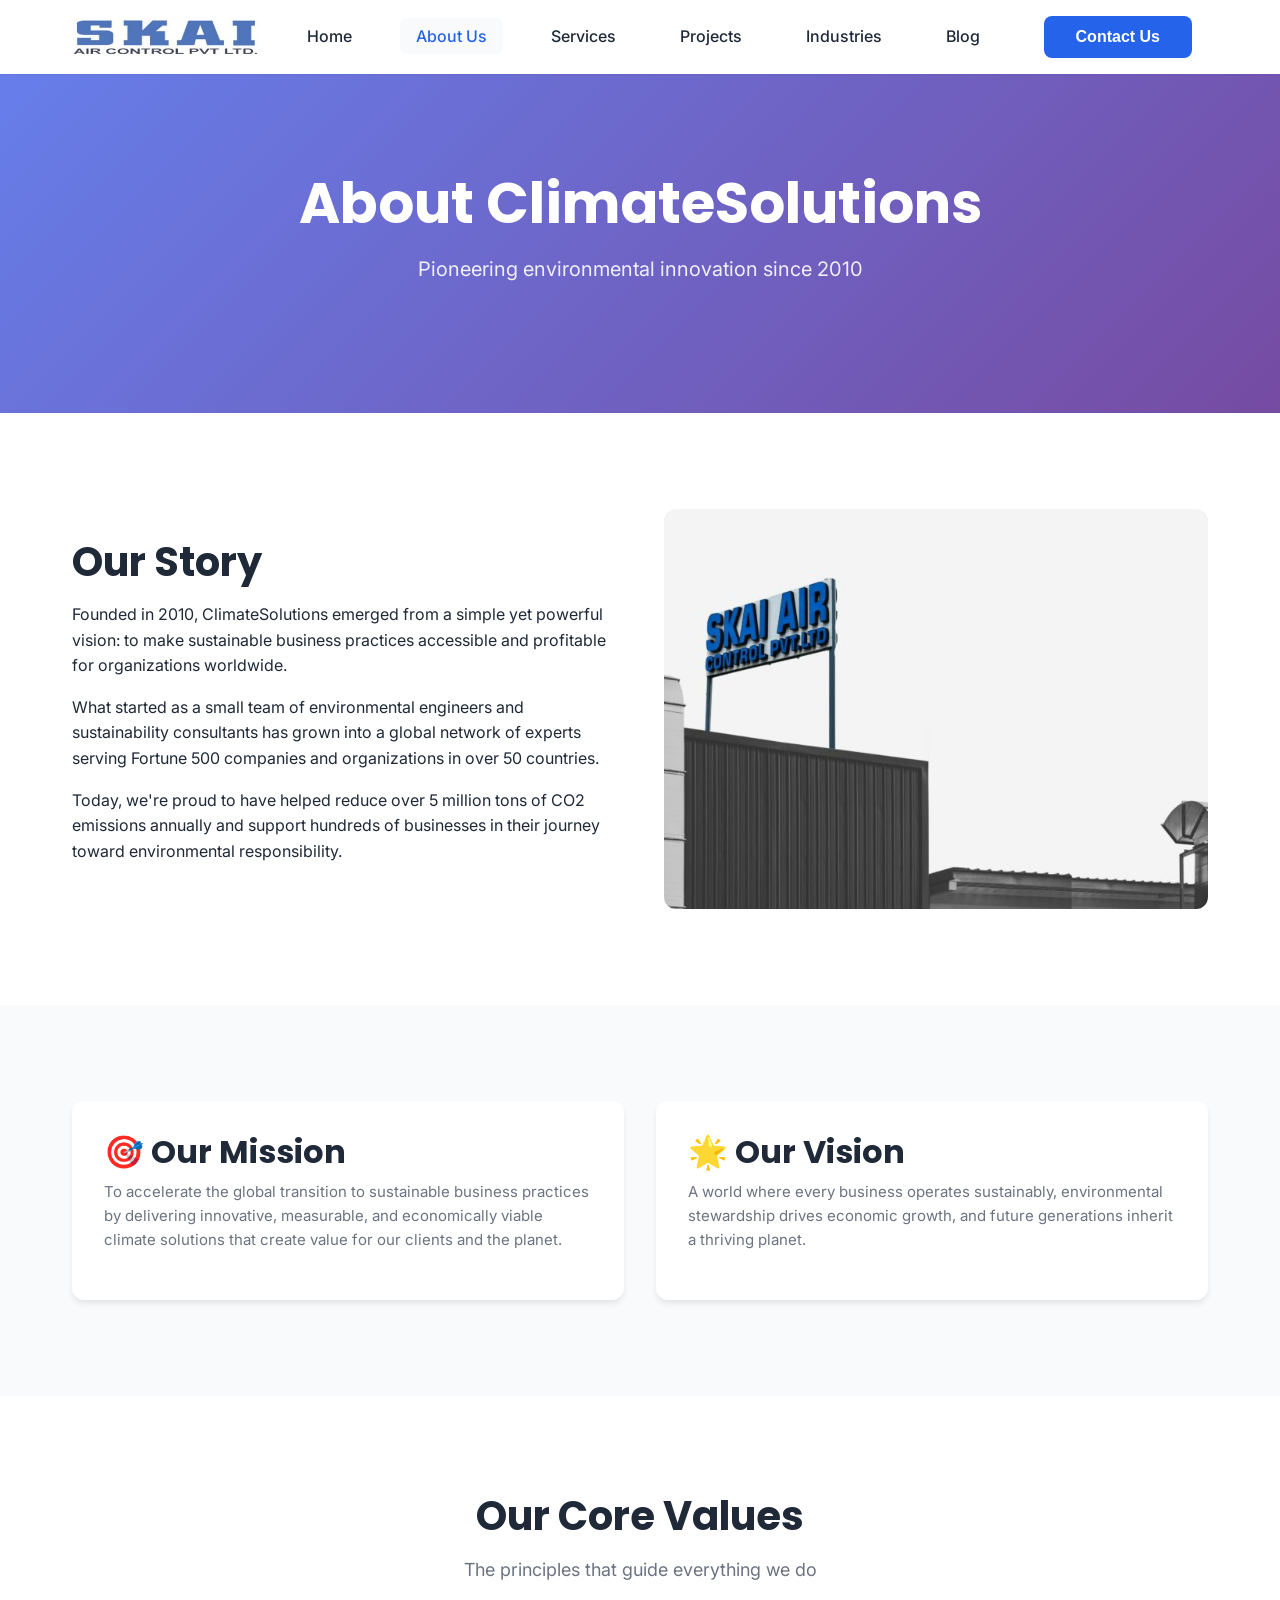
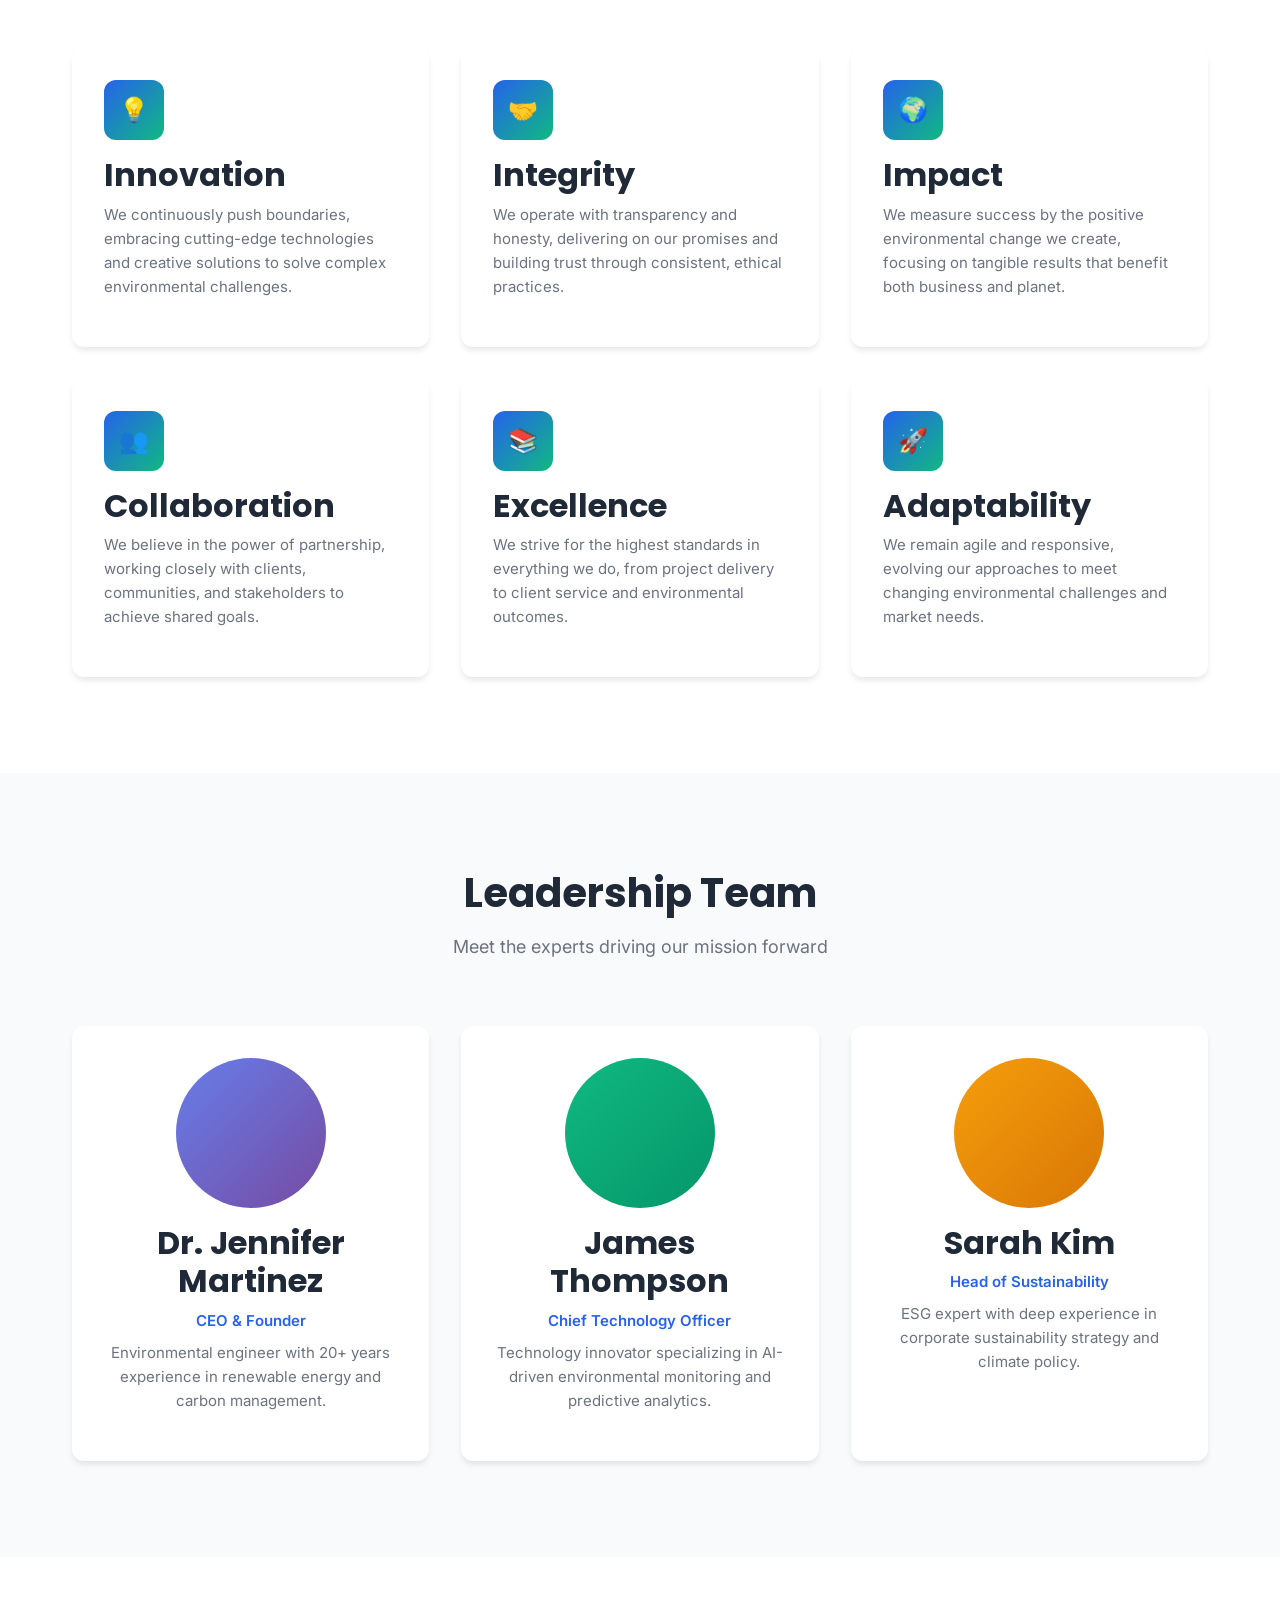
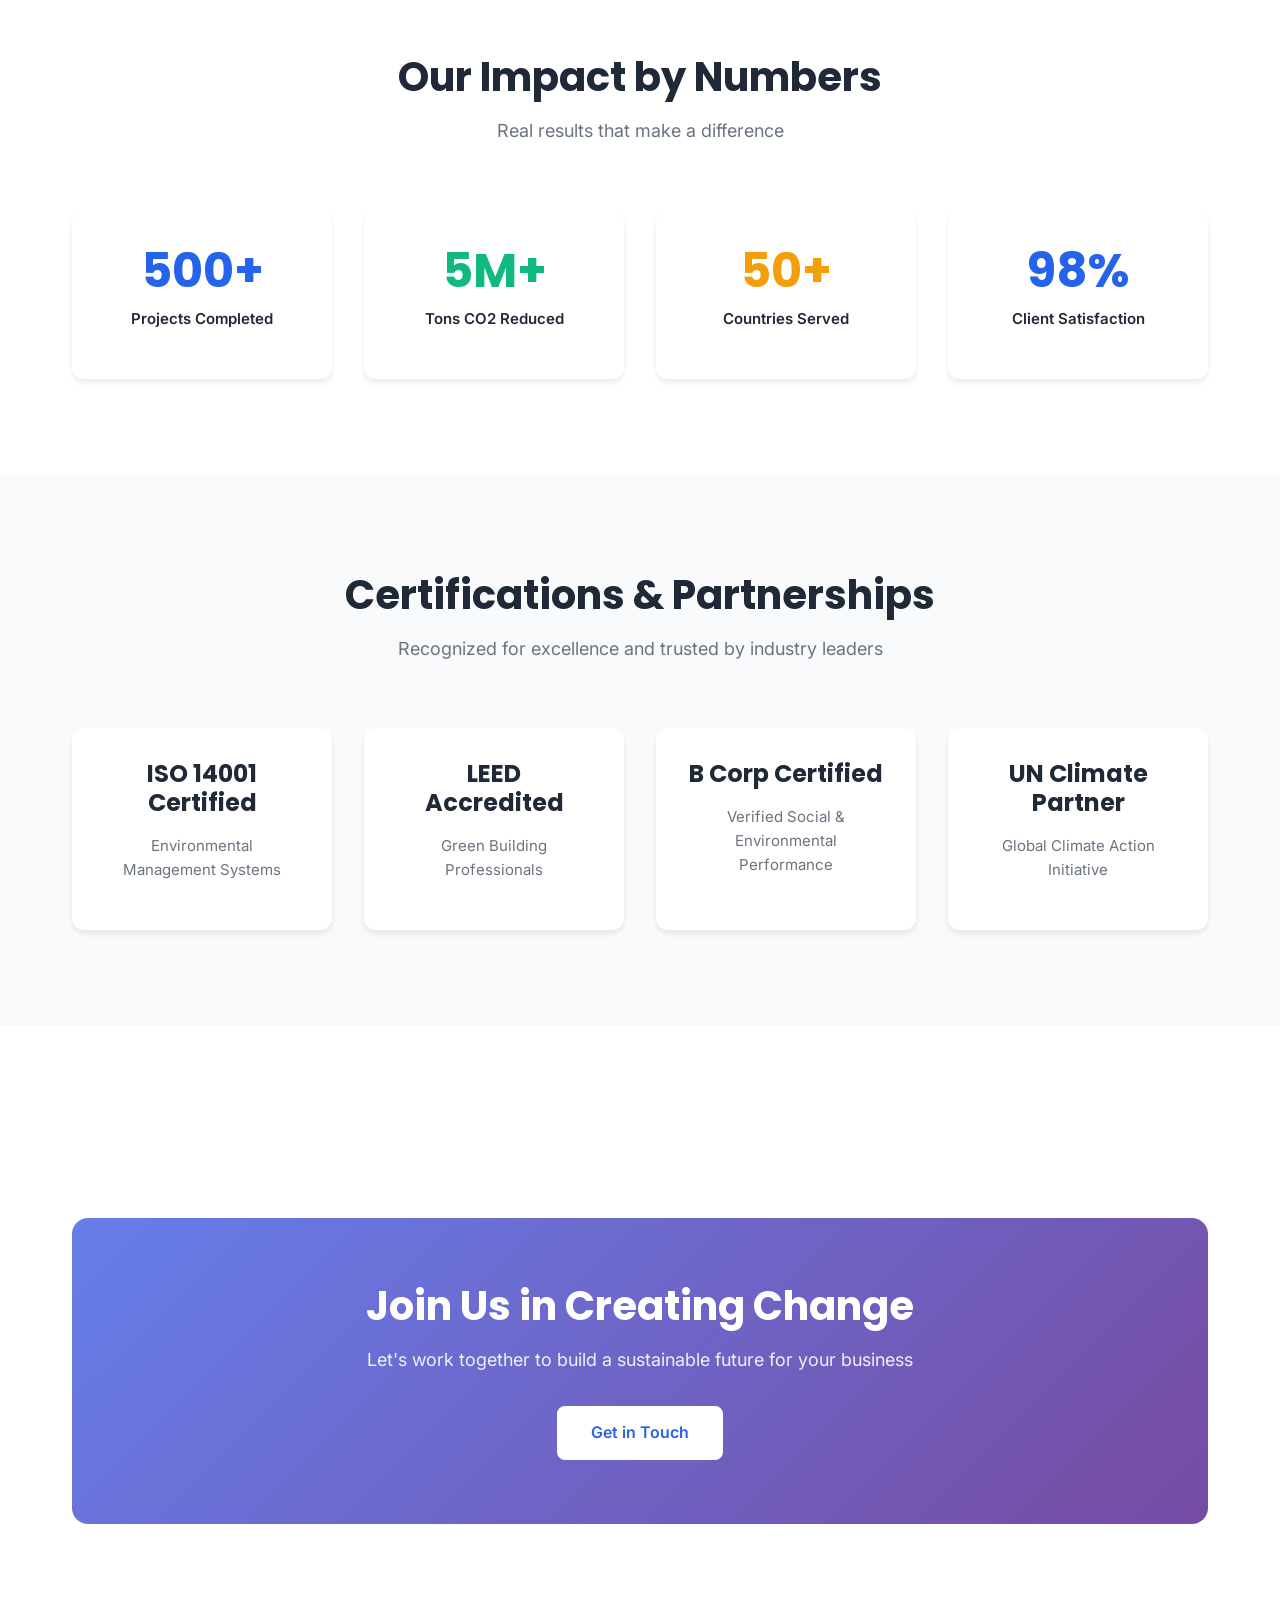
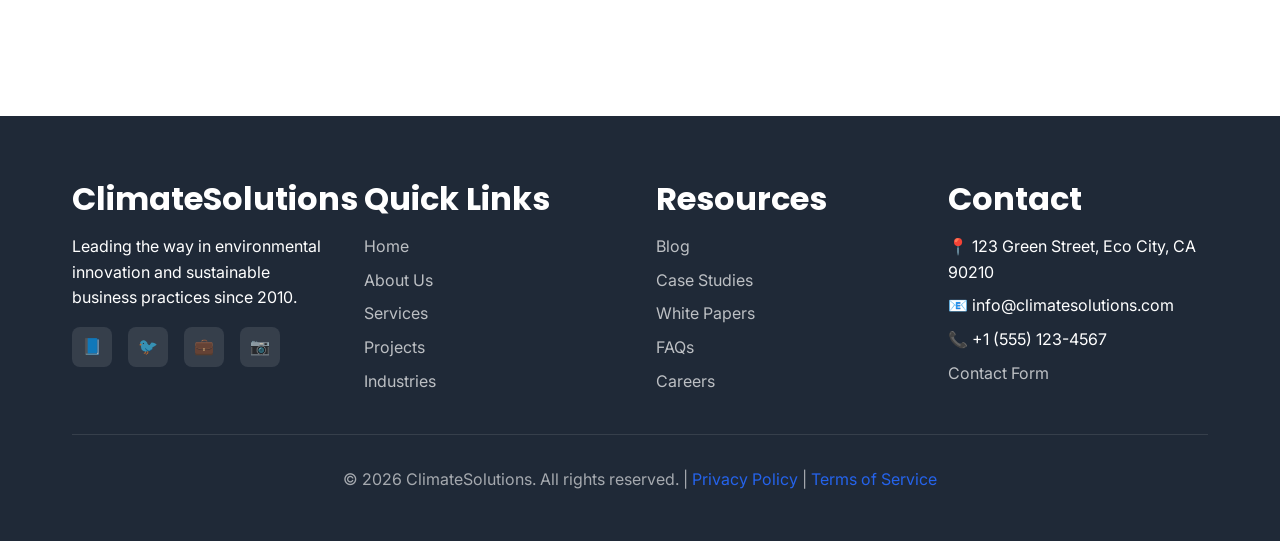
==== pages/about.html @ a09a8123 "Pushed initial pages" ====
<!DOCTYPE html>
<html lang="en">
<head>
    <meta charset="UTF-8">
    <meta name="viewport" content="width=device-width, initial-scale=1.0">
    <meta name="description" content="Learn about ClimateSolutions - our mission, values, and commitment to creating a sustainable future through innovative environmental technologies.">
    <meta property="og:title" content="About Us - ClimateSolutions">
    <meta property="og:description" content="Discover our story and our commitment to environmental innovation.">
    <title>About Us - ClimateSolutions</title>
    <link rel="preconnect" href="https://fonts.googleapis.com">
    <link rel="preconnect" href="https://fonts.gstatic.com" crossorigin>
    <link href="https://fonts.googleapis.com/css2?family=Inter:wght@300;400;500;600;700&family=Poppins:wght@600;700;800&display=swap" rel="stylesheet">
    <link rel="stylesheet" href="../assets/css/styles.css">
</head>
<body>
    <!-- Navigation -->
    <nav class="navbar">
        <div class="nav-container">
            <a href="../index.html" class="logo"><img src="../assets/images/logo.png" alt="ClimateSolutions" style="height: 40px;"></a>
            <ul class="nav-menu">
                <li><a href="../index.html" class="nav-link">Home</a></li>
                <li><a href="about.html" class="nav-link">About Us</a></li>
                <li><a href="services.html" class="nav-link">Services</a></li>
                <li><a href="projects.html" class="nav-link">Projects</a></li>
                <li><a href="industries.html" class="nav-link">Industries</a></li>
                <li><a href="blog.html" class="nav-link">Blog</a></li>
                <li><a href="contact.html" class="nav-link"><button class="btn btn-primary">Contact Us</button></a></li>
            </ul>
            <div class="nav-toggle">
                <span></span>
                <span></span>
                <span></span>
            </div>
        </div>
    </nav>

    <!-- Hero Section -->
    <section class="hero">
        <div class="container">
            <h1>About ClimateSolutions</h1>
            <p>Pioneering environmental innovation since 2010</p>
        </div>
    </section>

    <!-- Our Story -->
    <section class="section">
        <div class="container">
            <div class="grid grid-2" style="align-items: center; gap: 3rem;">
                <div>
                    <h2>Our Story</h2>
                    <p>Founded in 2010, ClimateSolutions emerged from a simple yet powerful vision: to make sustainable business practices accessible and profitable for organizations worldwide.</p>
                    <p>What started as a small team of environmental engineers and sustainability consultants has grown into a global network of experts serving Fortune 500 companies and organizations in over 50 countries.</p>
                    <p>Today, we're proud to have helped reduce over 5 million tons of CO2 emissions annually and support hundreds of businesses in their journey toward environmental responsibility.</p>
                </div>
                <div style="background-image: url('../assets/images/Untitled-design-12-1024x512-1.jpg'); background-size: cover; background-position: center; height: 400px; border-radius: 0.75rem;"></div>
            </div>
        </div>
    </section>

    <!-- Mission & Vision -->
    <section class="section section-light">
        <div class="container">
            <div class="grid grid-2">
                <div class="card">
                    <h3>🎯 Our Mission</h3>
                    <p>To accelerate the global transition to sustainable business practices by delivering innovative, measurable, and economically viable climate solutions that create value for our clients and the planet.</p>
                </div>
                <div class="card">
                    <h3>🌟 Our Vision</h3>
                    <p>A world where every business operates sustainably, environmental stewardship drives economic growth, and future generations inherit a thriving planet.</p>
                </div>
            </div>
        </div>
    </section>

    <!-- Core Values -->
    <section class="section">
        <div class="container">
            <div class="section-title">
                <h2>Our Core Values</h2>
                <p>The principles that guide everything we do</p>
            </div>
            <div class="grid grid-3">
                <div class="card">
                    <div class="card-icon">💡</div>
                    <h3>Innovation</h3>
                    <p>We continuously push boundaries, embracing cutting-edge technologies and creative solutions to solve complex environmental challenges.</p>
                </div>
                <div class="card">
                    <div class="card-icon">🤝</div>
                    <h3>Integrity</h3>
                    <p>We operate with transparency and honesty, delivering on our promises and building trust through consistent, ethical practices.</p>
                </div>
                <div class="card">
                    <div class="card-icon">🌍</div>
                    <h3>Impact</h3>
                    <p>We measure success by the positive environmental change we create, focusing on tangible results that benefit both business and planet.</p>
                </div>
                <div class="card">
                    <div class="card-icon">👥</div>
                    <h3>Collaboration</h3>
                    <p>We believe in the power of partnership, working closely with clients, communities, and stakeholders to achieve shared goals.</p>
                </div>
                <div class="card">
                    <div class="card-icon">📚</div>
                    <h3>Excellence</h3>
                    <p>We strive for the highest standards in everything we do, from project delivery to client service and environmental outcomes.</p>
                </div>
                <div class="card">
                    <div class="card-icon">🚀</div>
                    <h3>Adaptability</h3>
                    <p>We remain agile and responsive, evolving our approaches to meet changing environmental challenges and market needs.</p>
                </div>
            </div>
        </div>
    </section>

    <!-- Team Section -->
    <section class="section section-light">
        <div class="container">
            <div class="section-title">
                <h2>Leadership Team</h2>
                <p>Meet the experts driving our mission forward</p>
            </div>
            <div class="grid grid-3">
                <div class="card text-center">
                    <div style="width: 150px; height: 150px; border-radius: 50%; background: linear-gradient(135deg, #667eea 0%, #764ba2 100%); margin: 0 auto 1rem;"></div>
                    <h3>Dr. Jennifer Martinez</h3>
                    <p style="color: var(--primary-color); font-weight: 600; margin-bottom: 0.5rem;">CEO & Founder</p>
                    <p>Environmental engineer with 20+ years experience in renewable energy and carbon management.</p>
                </div>
                <div class="card text-center">
                    <div style="width: 150px; height: 150px; border-radius: 50%; background: linear-gradient(135deg, #10b981 0%, #059669 100%); margin: 0 auto 1rem;"></div>
                    <h3>James Thompson</h3>
                    <p style="color: var(--primary-color); font-weight: 600; margin-bottom: 0.5rem;">Chief Technology Officer</p>
                    <p>Technology innovator specializing in AI-driven environmental monitoring and predictive analytics.</p>
                </div>
                <div class="card text-center">
                    <div style="width: 150px; height: 150px; border-radius: 50%; background: linear-gradient(135deg, #f59e0b 0%, #d97706 100%); margin: 0 auto 1rem;"></div>
                    <h3>Sarah Kim</h3>
                    <p style="color: var(--primary-color); font-weight: 600; margin-bottom: 0.5rem;">Head of Sustainability</p>
                    <p>ESG expert with deep experience in corporate sustainability strategy and climate policy.</p>
                </div>
            </div>
        </div>
    </section>

    <!-- Stats Section -->
    <section class="section">
        <div class="container">
            <div class="section-title">
                <h2>Our Impact by Numbers</h2>
                <p>Real results that make a difference</p>
            </div>
            <div class="grid grid-4">
                <div class="card text-center">
                    <h2 style="color: var(--primary-color); font-size: 3rem; margin-bottom: 0.5rem;">500+</h2>
                    <p style="font-weight: 600; color: var(--text-dark);">Projects Completed</p>
                </div>
                <div class="card text-center">
                    <h2 style="color: var(--secondary-color); font-size: 3rem; margin-bottom: 0.5rem;">5M+</h2>
                    <p style="font-weight: 600; color: var(--text-dark);">Tons CO2 Reduced</p>
                </div>
                <div class="card text-center">
                    <h2 style="color: var(--accent-color); font-size: 3rem; margin-bottom: 0.5rem;">50+</h2>
                    <p style="font-weight: 600; color: var(--text-dark);">Countries Served</p>
                </div>
                <div class="card text-center">
                    <h2 style="color: var(--primary-color); font-size: 3rem; margin-bottom: 0.5rem;">98%</h2>
                    <p style="font-weight: 600; color: var(--text-dark);">Client Satisfaction</p>
                </div>
            </div>
        </div>
    </section>

    <!-- Certifications -->
    <section class="section section-light">
        <div class="container">
            <div class="section-title">
                <h2>Certifications & Partnerships</h2>
                <p>Recognized for excellence and trusted by industry leaders</p>
            </div>
            <div class="grid grid-4">
                <div class="card text-center">
                    <h4>ISO 14001 Certified</h4>
                    <p>Environmental Management Systems</p>
                </div>
                <div class="card text-center">
                    <h4>LEED Accredited</h4>
                    <p>Green Building Professionals</p>
                </div>
                <div class="card text-center">
                    <h4>B Corp Certified</h4>
                    <p>Verified Social & Environmental Performance</p>
                </div>
                <div class="card text-center">
                    <h4>UN Climate Partner</h4>
                    <p>Global Climate Action Initiative</p>
                </div>
            </div>
        </div>
    </section>

    <!-- CTA Section -->
    <section class="section">
        <div class="container">
            <div class="cta-banner">
                <h2>Join Us in Creating Change</h2>
                <p>Let's work together to build a sustainable future for your business</p>
                <a href="contact.html" class="btn btn-secondary">Get in Touch</a>
            </div>
        </div>
    </section>

    <!-- Footer -->
    <footer class="footer">
        <div class="container">
            <div class="footer-content">
                <div class="footer-section">
                    <h3>ClimateSolutions</h3>
                    <p>Leading the way in environmental innovation and sustainable business practices since 2010.</p>
                    <div class="social-links" style="margin-top: 1rem;">
                        <a href="#" class="social-link">📘</a>
                        <a href="#" class="social-link">🐦</a>
                        <a href="#" class="social-link">💼</a>
                        <a href="#" class="social-link">📷</a>
                    </div>
                </div>
                <div class="footer-section">
                    <h3>Quick Links</h3>
                    <ul>
                        <li><a href="../index.html">Home</a></li>
                        <li><a href="about.html">About Us</a></li>
                        <li><a href="services.html">Services</a></li>
                        <li><a href="projects.html">Projects</a></li>
                        <li><a href="industries.html">Industries</a></li>
                    </ul>
                </div>
                <div class="footer-section">
                    <h3>Resources</h3>
                    <ul>
                        <li><a href="blog.html">Blog</a></li>
                        <li><a href="#">Case Studies</a></li>
                        <li><a href="#">White Papers</a></li>
                        <li><a href="#">FAQs</a></li>
                        <li><a href="#">Careers</a></li>
                    </ul>
                </div>
                <div class="footer-section">
                    <h3>Contact</h3>
                    <ul>
                        <li>📍 123 Green Street, Eco City, CA 90210</li>
                        <li>📧 info@climatesolutions.com</li>
                        <li>📞 +1 (555) 123-4567</li>
                        <li><a href="contact.html">Contact Form</a></li>
                    </ul>
                </div>
            </div>
            <div class="footer-bottom">
                <p>&copy; 2026 ClimateSolutions. All rights reserved. | <a href="#">Privacy Policy</a> | <a href="#">Terms of Service</a></p>
            </div>
        </div>
    </footer>

    <script src="../assets/js/main.js"></script>
</body>
</html>
---- assets/css/styles.css ----
/* Reset & Base Styles */
* {
    margin: 0;
    padding: 0;
    box-sizing: border-box;
}

:root {
    /* Color System */
    --primary-color: #2563eb;
    --primary-dark: #1e40af;
    --secondary-color: #10b981;
    --accent-color: #f59e0b;
    --text-dark: #1f2937;
    --text-light: #6b7280;
    --bg-light: #f9fafb;
    --bg-white: #ffffff;
    --border-color: #e5e7eb;
    
    /* Typography */
    --font-primary: 'Inter', -apple-system, BlinkMacSystemFont, 'Segoe UI', Roboto, sans-serif;
    --font-heading: 'Poppins', 'Inter', sans-serif;
    
    /* Spacing */
    --spacing-xs: 0.5rem;
    --spacing-sm: 1rem;
    --spacing-md: 2rem;
    --spacing-lg: 4rem;
    --spacing-xl: 6rem;
    
    /* Transitions */
    --transition-fast: 0.2s ease;
    --transition-normal: 0.3s ease;
    
    /* Shadows */
    --shadow-sm: 0 1px 2px 0 rgba(0, 0, 0, 0.05);
    --shadow-md: 0 4px 6px -1px rgba(0, 0, 0, 0.1);
    --shadow-lg: 0 10px 15px -3px rgba(0, 0, 0, 0.1);
    --shadow-xl: 0 20px 25px -5px rgba(0, 0, 0, 0.1);
}

html {
    scroll-behavior: smooth;
}

body {
    font-family: var(--font-primary);
    color: var(--text-dark);
    line-height: 1.6;
    font-size: 16px;
}

/* Typography */
h1, h2, h3, h4, h5, h6 {
    font-family: var(--font-heading);
    font-weight: 700;
    line-height: 1.2;
    margin-bottom: var(--spacing-sm);
}

h1 { font-size: 3rem; }
h2 { font-size: 2.5rem; }
h3 { font-size: 2rem; }
h4 { font-size: 1.5rem; }
h5 { font-size: 1.25rem; }
h6 { font-size: 1rem; }

p {
    margin-bottom: var(--spacing-sm);
}

a {
    color: var(--primary-color);
    text-decoration: none;
    transition: color var(--transition-fast);
}

a:hover {
    color: var(--primary-dark);
}

img {
    max-width: 100%;
    height: auto;
    display: block;
}

/* Container */
.container {
    max-width: 1200px;
    margin: 0 auto;
    padding: 0 var(--spacing-md);
}

/* Navigation */
.navbar {
    background: var(--bg-white);
    box-shadow: var(--shadow-sm);
    position: sticky;
    top: 0;
    z-index: 1000;
    transition: box-shadow var(--transition-normal);
}

.navbar.scrolled {
    box-shadow: var(--shadow-md);
}

.nav-container {
    display: flex;
    justify-content: space-between;
    align-items: center;
    padding: var(--spacing-sm) var(--spacing-md);
    max-width: 1200px;
    margin: 0 auto;
}

.logo {
    font-size: 1.5rem;
    font-weight: 700;
    color: var(--primary-color);
}

.nav-menu {
    display: flex;
    list-style: none;
    gap: var(--spacing-md);
    align-items: center;
}

.nav-link {
    color: var(--text-dark);
    font-weight: 500;
    padding: 0.5rem 1rem;
    border-radius: 0.375rem;
    transition: all var(--transition-fast);
}

.nav-link:hover,
.nav-link.active {
    color: var(--primary-color);
    background: var(--bg-light);
}

.nav-toggle {
    display: none;
    flex-direction: column;
    gap: 0.25rem;
    cursor: pointer;
}

.nav-toggle span {
    width: 25px;
    height: 3px;
    background: var(--text-dark);
    transition: all var(--transition-fast);
}

/* Hero Section */
.hero {
    background: linear-gradient(135deg, #667eea 0%, #764ba2 100%);
    color: white;
    padding: var(--spacing-xl) 0;
    text-align: center;
}

.hero h1 {
    font-size: 3.5rem;
    margin-bottom: var(--spacing-sm);
    animation: fadeInUp 0.8s ease;
}

.hero p {
    font-size: 1.25rem;
    margin-bottom: var(--spacing-md);
    opacity: 0.9;
    animation: fadeInUp 1s ease;
}

/* Buttons */
.btn {
    display: inline-block;
    padding: 0.75rem 2rem;
    border-radius: 0.5rem;
    font-weight: 600;
    text-align: center;
    cursor: pointer;
    transition: all var(--transition-normal);
    border: none;
    font-size: 1rem;
}

.btn-primary {
    background: var(--primary-color);
    color: white;
}

.btn-primary:hover {
    background: var(--primary-dark);
    transform: translateY(-2px);
    box-shadow: var(--shadow-lg);
}

.btn-secondary {
    background: white;
    color: var(--primary-color);
    border: 2px solid white;
}

.btn-secondary:hover {
    background: transparent;
    color: white;
    transform: translateY(-2px);
}

.btn-outline {
    background: transparent;
    color: var(--primary-color);
    border: 2px solid var(--primary-color);
}

.btn-outline:hover {
    background: var(--primary-color);
    color: white;
}

/* Section Styling */
.section {
    padding: var(--spacing-xl) 0;
}

.section-light {
    background: var(--bg-light);
}

.section-title {
    text-align: center;
    margin-bottom: var(--spacing-lg);
}

.section-title h2 {
    font-size: 2.5rem;
    color: var(--text-dark);
}

.section-title p {
    font-size: 1.125rem;
    color: var(--text-light);
    max-width: 600px;
    margin: 0 auto;
}

/* Grid Layouts */
.grid {
    display: grid;
    gap: var(--spacing-md);
}

.grid-2 {
    grid-template-columns: repeat(auto-fit, minmax(300px, 1fr));
}

.grid-3 {
    grid-template-columns: repeat(auto-fit, minmax(280px, 1fr));
}

.grid-4 {
    grid-template-columns: repeat(auto-fit, minmax(250px, 1fr));
}

/* Cards */
.card {
    background: var(--bg-white);
    border-radius: 0.75rem;
    padding: var(--spacing-md);
    box-shadow: var(--shadow-md);
    transition: all var(--transition-normal);
}

.card:hover {
    transform: translateY(-5px);
    box-shadow: var(--shadow-xl);
}

.card-icon {
    width: 60px;
    height: 60px;
    background: linear-gradient(135deg, var(--primary-color), var(--secondary-color));
    border-radius: 0.75rem;
    display: flex;
    align-items: center;
    justify-content: center;
    font-size: 1.5rem;
    color: white;
    margin-bottom: var(--spacing-sm);
}

.card h3 {
    color: var(--text-dark);
    margin-bottom: var(--spacing-xs);
}

.card p {
    color: var(--text-light);
    font-size: 0.9375rem;
}

/* Testimonials */
.testimonial {
    background: var(--bg-white);
    padding: var(--spacing-md);
    border-radius: 0.75rem;
    box-shadow: var(--shadow-md);
    border-left: 4px solid var(--primary-color);
}

.testimonial-text {
    font-style: italic;
    color: var(--text-light);
    margin-bottom: var(--spacing-sm);
}

.testimonial-author {
    display: flex;
    align-items: center;
    gap: var(--spacing-sm);
}

.testimonial-avatar {
    width: 50px;
    height: 50px;
    border-radius: 50%;
    background: var(--bg-light);
}

.testimonial-info h4 {
    font-size: 1rem;
    margin-bottom: 0.25rem;
}

.testimonial-info p {
    font-size: 0.875rem;
    color: var(--text-light);
    margin: 0;
}

/* CTA Banner */
.cta-banner {
    background: linear-gradient(135deg, #667eea 0%, #764ba2 100%);
    color: white;
    text-align: center;
    padding: var(--spacing-lg) var(--spacing-md);
    border-radius: 1rem;
    margin: var(--spacing-xl) 0;
}

.cta-banner h2 {
    margin-bottom: var(--spacing-sm);
}

.cta-banner p {
    font-size: 1.125rem;
    margin-bottom: var(--spacing-md);
    opacity: 0.9;
}

/* Footer */
.footer {
    background: var(--text-dark);
    color: white;
    padding: var(--spacing-lg) 0 var(--spacing-md);
}

.footer-content {
    display: grid;
    grid-template-columns: repeat(auto-fit, minmax(250px, 1fr));
    gap: var(--spacing-md);
    margin-bottom: var(--spacing-md);
}

.footer-section h3 {
    margin-bottom: var(--spacing-sm);
    color: white;
}

.footer-section ul {
    list-style: none;
}

.footer-section ul li {
    margin-bottom: 0.5rem;
}

.footer-section a {
    color: rgba(255, 255, 255, 0.7);
    transition: color var(--transition-fast);
}

.footer-section a:hover {
    color: white;
}

.footer-bottom {
    border-top: 1px solid rgba(255, 255, 255, 0.1);
    padding-top: var(--spacing-md);
    text-align: center;
    color: rgba(255, 255, 255, 0.6);
}

/* Form Styling */
.form-group {
    margin-bottom: var(--spacing-sm);
}

.form-group label {
    display: block;
    margin-bottom: 0.5rem;
    font-weight: 500;
    color: var(--text-dark);
}

.form-control {
    width: 100%;
    padding: 0.75rem;
    border: 1px solid var(--border-color);
    border-radius: 0.5rem;
    font-size: 1rem;
    transition: border-color var(--transition-fast);
}

.form-control:focus {
    outline: none;
    border-color: var(--primary-color);
    box-shadow: 0 0 0 3px rgba(37, 99, 235, 0.1);
}

textarea.form-control {
    resize: vertical;
    min-height: 120px;
}

.form-error {
    color: #ef4444;
    font-size: 0.875rem;
    margin-top: 0.25rem;
}

/* Animations */
@keyframes fadeInUp {
    from {
        opacity: 0;
        transform: translateY(20px);
    }
    to {
        opacity: 1;
        transform: translateY(0);
    }
}

@keyframes scroll {
    0% {
        transform: translateX(0);
    }
    100% {
        transform: translateX(-50%);
    }
}

.fade-in {
    animation: fadeInUp 0.6s ease;
}

/* Responsive Design */
@media (max-width: 768px) {
    h1 { font-size: 2rem; }
    h2 { font-size: 1.75rem; }
    h3 { font-size: 1.5rem; }
    
    .hero h1 {
        font-size: 2.25rem;
    }
    
    .nav-menu {
        position: fixed;
        left: -100%;
        top: 70px;
        flex-direction: column;
        background: var(--bg-white);
        width: 100%;
        text-align: center;
        transition: left var(--transition-normal);
        box-shadow: var(--shadow-lg);
        padding: var(--spacing-md) 0;
        gap: 0;
    }
    
    .nav-menu.active {
        left: 0;
    }
    
    .nav-menu li {
        width: 100%;
    }
    
    .nav-link {
        display: block;
        width: 100%;
        padding: var(--spacing-sm);
    }
    
    .nav-toggle {
        display: flex;
    }
    
    .section {
        padding: var(--spacing-md) 0;
    }
    
    .container {
        padding: 0 var(--spacing-sm);
    }
    
    .grid-2,
    .grid-3,
    .grid-4 {
        grid-template-columns: 1fr;
    }
}

/* Project Showcase */
.project-item {
    position: relative;
    overflow: hidden;
    border-radius: 0.75rem;
    cursor: pointer;
}

.project-image {
    width: 100%;
    height: 300px;
    background: linear-gradient(135deg, #667eea 0%, #764ba2 100%);
    transition: transform var(--transition-normal);
}

.project-item:hover .project-image {
    transform: scale(1.05);
}

.project-info {
    padding: var(--spacing-sm);
    background: var(--bg-white);
}

.project-info h3 {
    color: var(--text-dark);
    margin-bottom: 0.5rem;
}

.project-info p {
    color: var(--text-light);
    font-size: 0.9375rem;
}

/* Blog Card */
.blog-card {
    background: var(--bg-white);
    border-radius: 0.75rem;
    overflow: hidden;
    box-shadow: var(--shadow-md);
    transition: all var(--transition-normal);
}

.blog-card:hover {
    transform: translateY(-5px);
    box-shadow: var(--shadow-xl);
}

.blog-image {
    width: 100%;
    height: 200px;
    background: linear-gradient(135deg, #667eea 0%, #764ba2 100%);
}

.blog-content {
    padding: var(--spacing-sm);
}

.blog-meta {
    font-size: 0.875rem;
    color: var(--text-light);
    margin-bottom: 0.5rem;
}

.blog-content h3 {
    margin-bottom: 0.5rem;
}

.blog-content p {
    color: var(--text-light);
    font-size: 0.9375rem;
}

/* Contact Info */
.contact-info {
    display: flex;
    flex-direction: column;
    gap: var(--spacing-md);
}

.contact-item {
    display: flex;
    align-items: flex-start;
    gap: var(--spacing-sm);
}

.contact-icon {
    width: 40px;
    height: 40px;
    background: var(--primary-color);
    border-radius: 0.5rem;
    display: flex;
    align-items: center;
    justify-content: center;
    color: white;
    font-size: 1.25rem;
    flex-shrink: 0;
}

.contact-details h4 {
    margin-bottom: 0.25rem;
    font-size: 1rem;
}

.contact-details p {
    color: var(--text-light);
    margin: 0;
}

/* Map Placeholder */
.map-placeholder {
    width: 100%;
    height: 400px;
    background: var(--bg-light);
    border-radius: 0.75rem;
    display: flex;
    align-items: center;
    justify-content: center;
    color: var(--text-light);
    font-size: 1.125rem;
}

/* Social Links */
.social-links {
    display: flex;
    gap: var(--spacing-sm);
}

.social-link {
    width: 40px;
    height: 40px;
    background: rgba(255, 255, 255, 0.1);
    border-radius: 0.5rem;
    display: flex;
    align-items: center;
    justify-content: center;
    color: white;
    transition: all var(--transition-fast);
}

.social-link:hover {
    background: var(--primary-color);
    transform: translateY(-2px);
}

/* Utility Classes */
.text-center { text-align: center; }
.text-light { color: var(--text-light); }
.mb-1 { margin-bottom: var(--spacing-xs); }
.mb-2 { margin-bottom: var(--spacing-sm); }
.mb-3 { margin-bottom: var(--spacing-md); }
.mt-1 { margin-top: var(--spacing-xs); }
.mt-2 { margin-top: var(--spacing-sm); }
.mt-3 { margin-top: var(--spacing-md); }
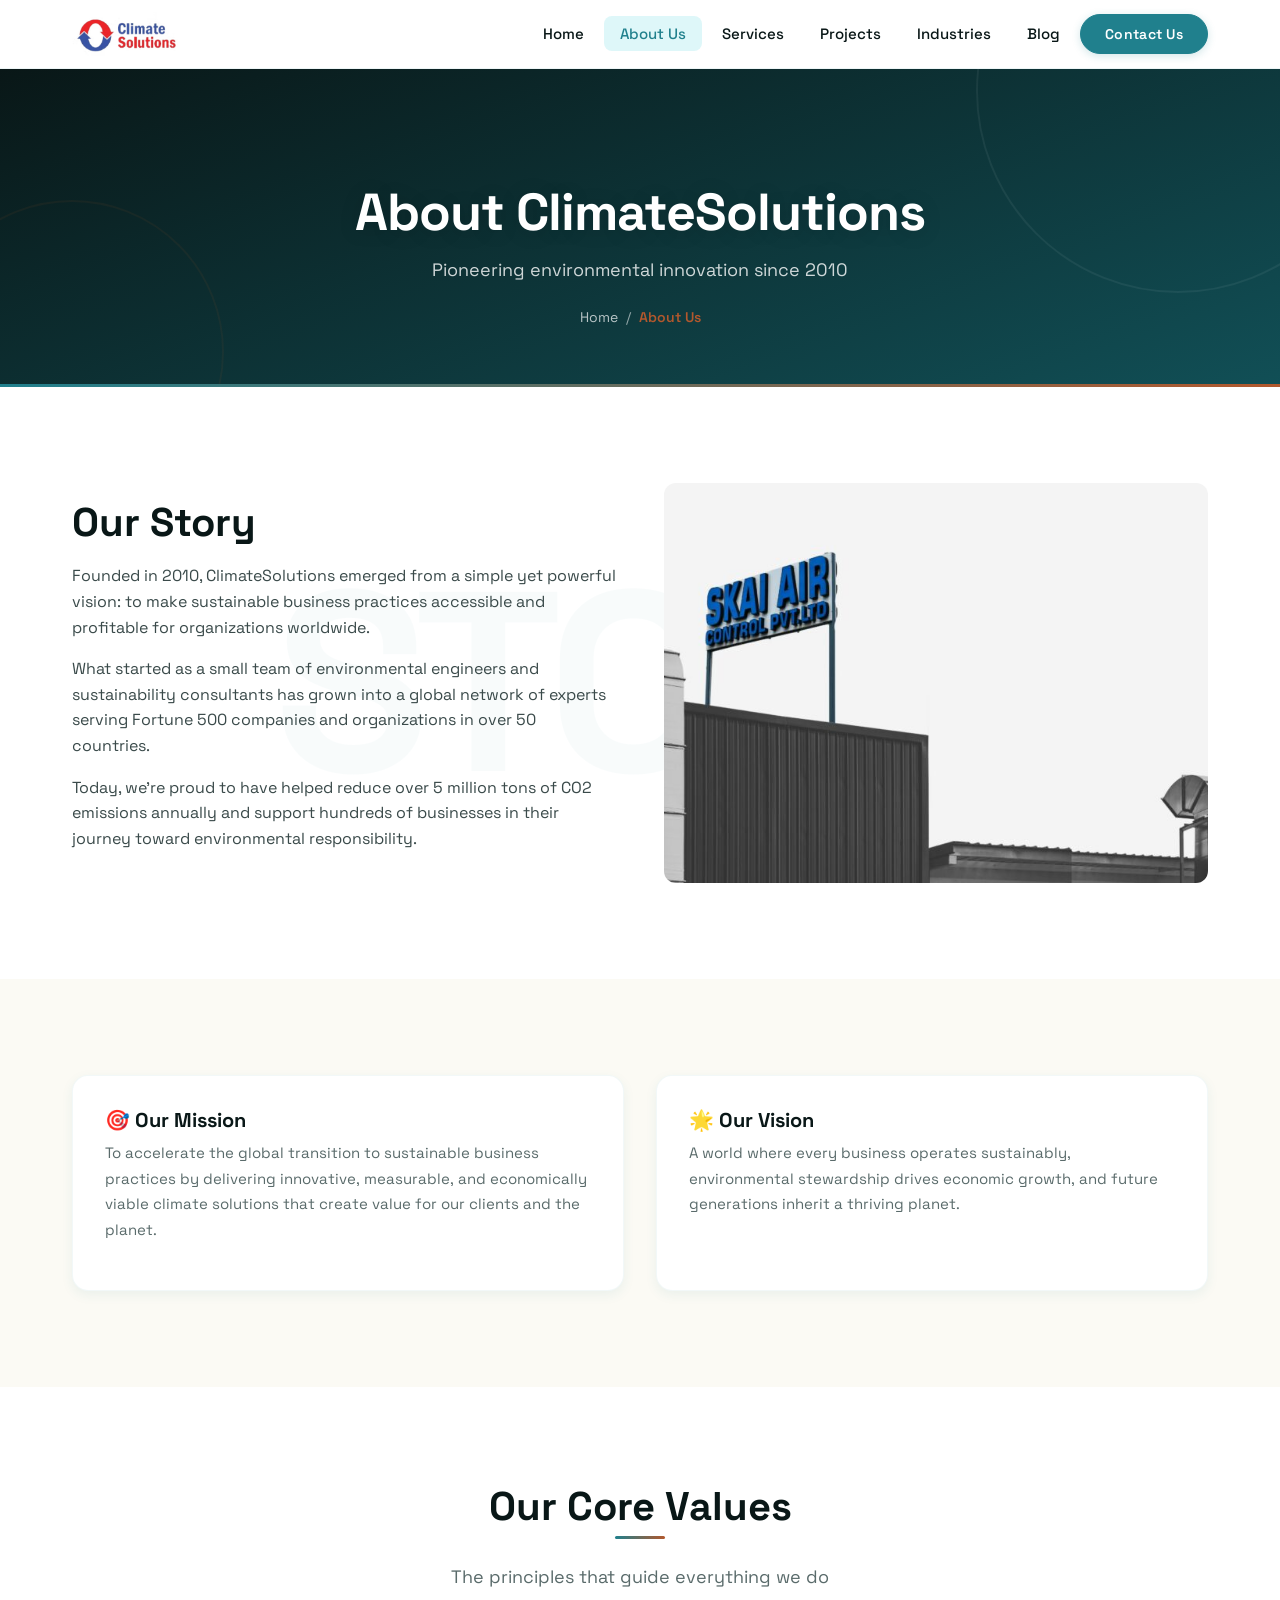
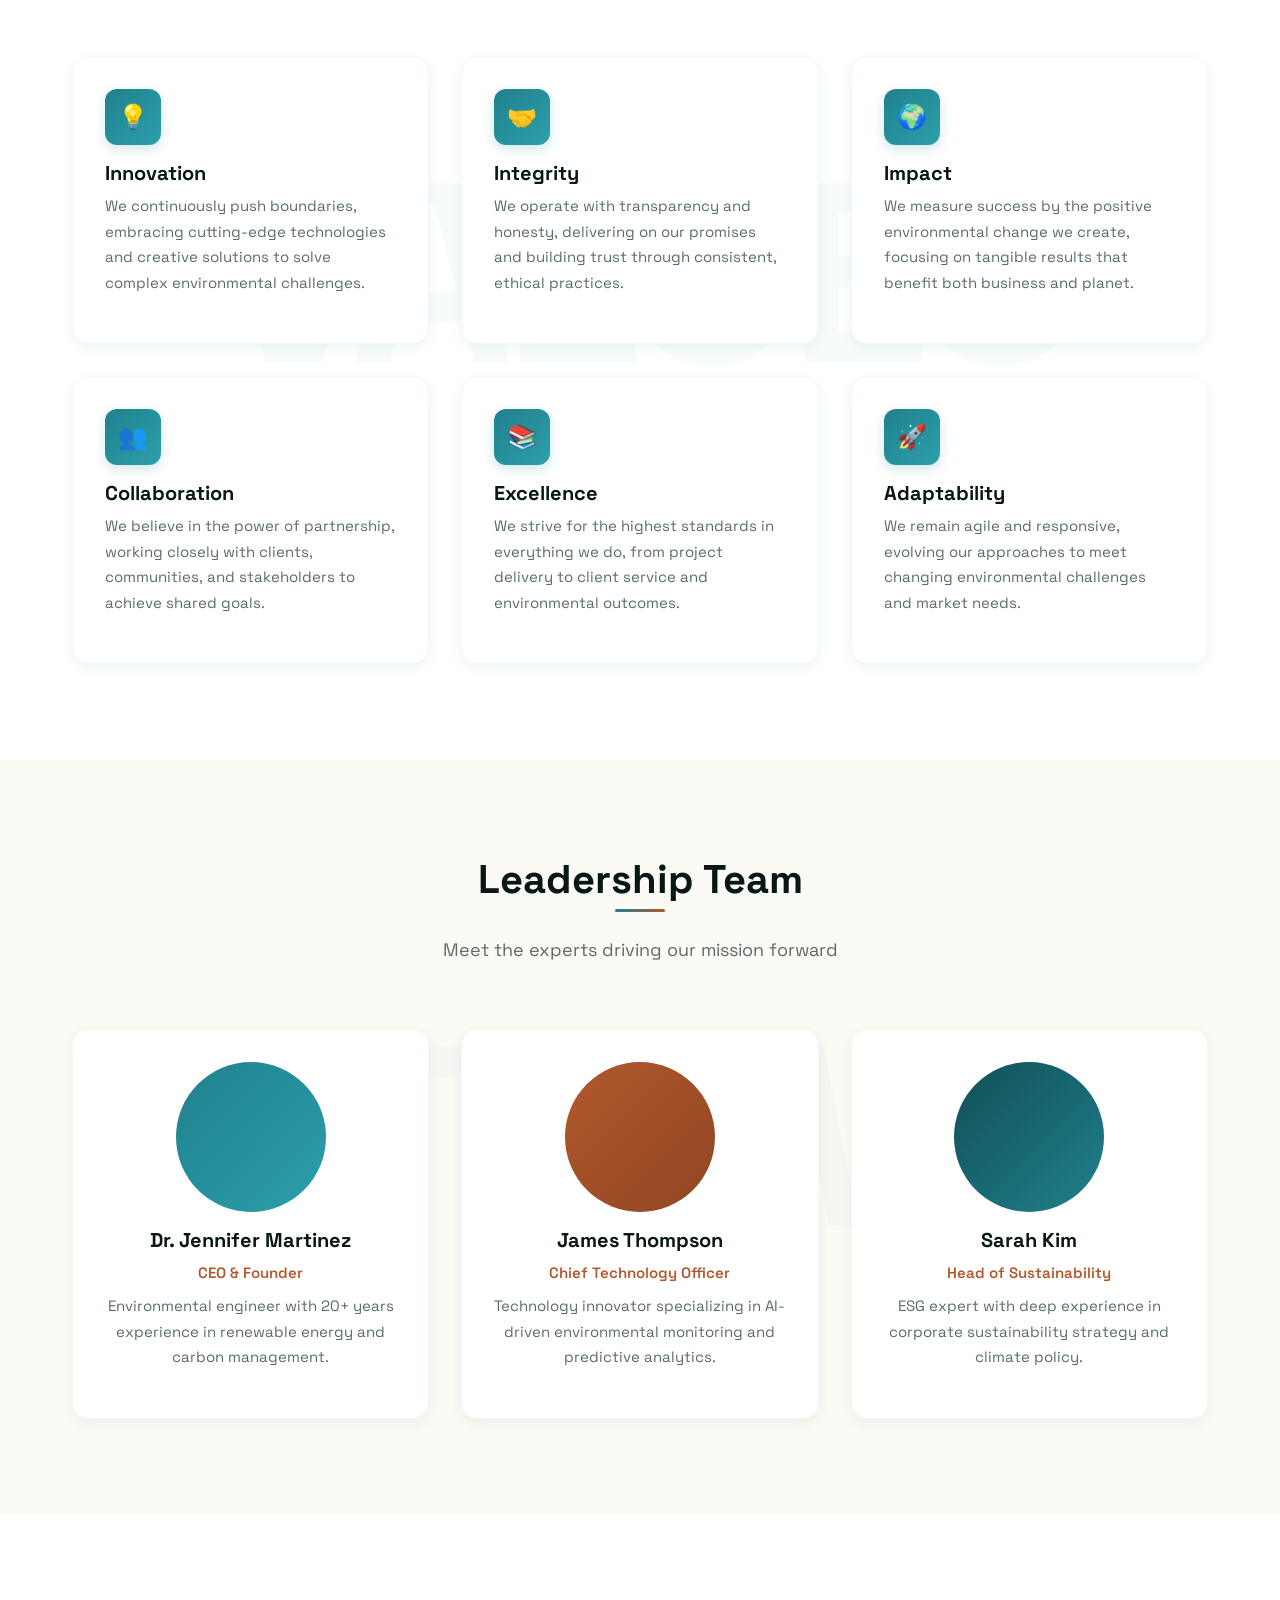
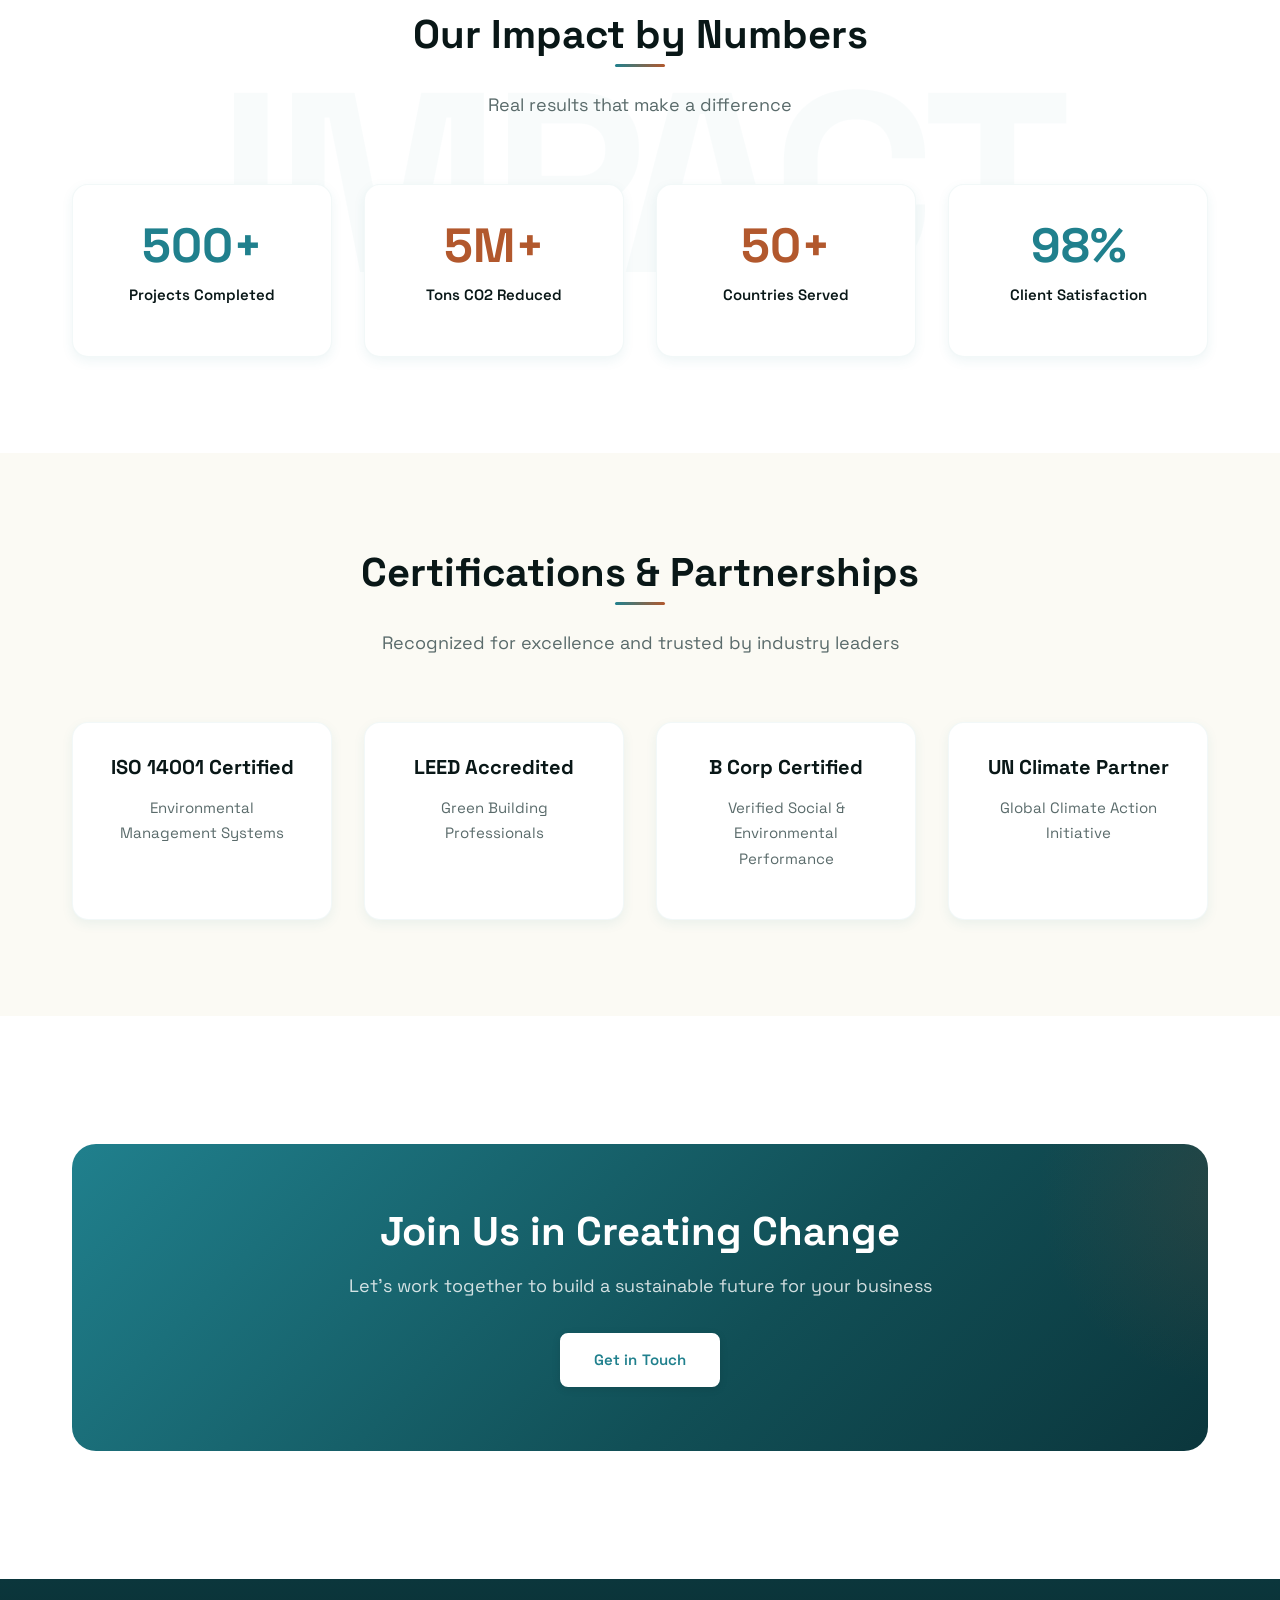
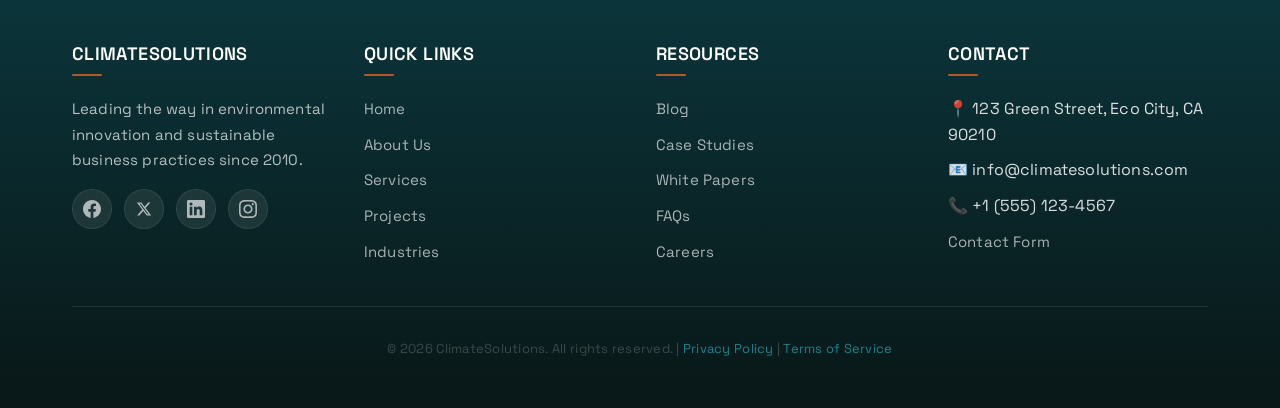
==== commit 1e980c12: "Refactor whole website design with colors and font" ====
--- a/pages/about.html
+++ b/pages/about.html
@@ -9,14 +9,14 @@
     <title>About Us - ClimateSolutions</title>
     <link rel="preconnect" href="https://fonts.googleapis.com">
     <link rel="preconnect" href="https://fonts.gstatic.com" crossorigin>
-    <link href="https://fonts.googleapis.com/css2?family=Inter:wght@300;400;500;600;700&family=Poppins:wght@600;700;800&display=swap" rel="stylesheet">
+    <link href="https://fonts.googleapis.com/css2?family=Space+Grotesk:wght@300;400;500;600;700&family=Newsreader:ital,opsz,wght@0,6..72,300;0,6..72,400;0,6..72,600;1,6..72,400&family=JetBrains+Mono:wght@400;500;600;700&display=swap" rel="stylesheet">
     <link rel="stylesheet" href="../assets/css/styles.css">
 </head>
 <body>
     <!-- Navigation -->
     <nav class="navbar">
         <div class="nav-container">
-            <a href="../index.html" class="logo"><img src="../assets/images/logo.png" alt="ClimateSolutions" style="height: 40px;"></a>
+            <a href="../index.html" class="logo"><img src="../assets/images/Logo_edited.jpg" alt="ClimateSolutions" style="height: 44px;"></a>
             <ul class="nav-menu">
                 <li><a href="../index.html" class="nav-link">Home</a></li>
                 <li><a href="about.html" class="nav-link">About Us</a></li>
@@ -24,7 +24,7 @@
                 <li><a href="projects.html" class="nav-link">Projects</a></li>
                 <li><a href="industries.html" class="nav-link">Industries</a></li>
                 <li><a href="blog.html" class="nav-link">Blog</a></li>
-                <li><a href="contact.html" class="nav-link"><button class="btn btn-primary">Contact Us</button></a></li>
+                <li><a href="contact.html" class="nav-cta">Contact Us</a></li>
             </ul>
             <div class="nav-toggle">
                 <span></span>
@@ -34,16 +34,20 @@
         </div>
     </nav>
 
-    <!-- Hero Section -->
-    <section class="hero">
+    <!-- Page Header -->
+    <section class="page-header">
         <div class="container">
             <h1>About ClimateSolutions</h1>
             <p>Pioneering environmental innovation since 2010</p>
-        </div>
-    </section>
+            <nav class="breadcrumb">
+                <a href="../index.html">Home</a> / <span>About Us</span>
+            </nav>
+        </div>
+    </section>
+    <div class="page-header-accent"></div>
 
     <!-- Our Story -->
-    <section class="section">
+    <section class="section section-watermark" data-section-watermark="STORY">
         <div class="container">
             <div class="grid grid-2" style="align-items: center; gap: 3rem;">
                 <div>
@@ -74,7 +78,7 @@
     </section>
 
     <!-- Core Values -->
-    <section class="section">
+    <section class="section section-watermark" data-section-watermark="VALUES">
         <div class="container">
             <div class="section-title">
                 <h2>Our Core Values</h2>
@@ -116,7 +120,7 @@
     </section>
 
     <!-- Team Section -->
-    <section class="section section-light">
+    <section class="section section-light section-watermark" data-section-watermark="TEAM">
         <div class="container">
             <div class="section-title">
                 <h2>Leadership Team</h2>
@@ -124,21 +128,21 @@
             </div>
             <div class="grid grid-3">
                 <div class="card text-center">
-                    <div style="width: 150px; height: 150px; border-radius: 50%; background: linear-gradient(135deg, #667eea 0%, #764ba2 100%); margin: 0 auto 1rem;"></div>
+                    <div style="width: 150px; height: 150px; border-radius: 50%; background: linear-gradient(135deg, var(--primary-color) 0%, var(--primary-light) 100%); margin: 0 auto 1rem;"></div>
                     <h3>Dr. Jennifer Martinez</h3>
-                    <p style="color: var(--primary-color); font-weight: 600; margin-bottom: 0.5rem;">CEO & Founder</p>
+                    <p style="color: var(--secondary-color); font-weight: 600; margin-bottom: 0.5rem;">CEO & Founder</p>
                     <p>Environmental engineer with 20+ years experience in renewable energy and carbon management.</p>
                 </div>
                 <div class="card text-center">
-                    <div style="width: 150px; height: 150px; border-radius: 50%; background: linear-gradient(135deg, #10b981 0%, #059669 100%); margin: 0 auto 1rem;"></div>
+                    <div style="width: 150px; height: 150px; border-radius: 50%; background: linear-gradient(135deg, var(--secondary-color) 0%, var(--secondary-dark) 100%); margin: 0 auto 1rem;"></div>
                     <h3>James Thompson</h3>
-                    <p style="color: var(--primary-color); font-weight: 600; margin-bottom: 0.5rem;">Chief Technology Officer</p>
+                    <p style="color: var(--secondary-color); font-weight: 600; margin-bottom: 0.5rem;">Chief Technology Officer</p>
                     <p>Technology innovator specializing in AI-driven environmental monitoring and predictive analytics.</p>
                 </div>
                 <div class="card text-center">
-                    <div style="width: 150px; height: 150px; border-radius: 50%; background: linear-gradient(135deg, #f59e0b 0%, #d97706 100%); margin: 0 auto 1rem;"></div>
+                    <div style="width: 150px; height: 150px; border-radius: 50%; background: linear-gradient(135deg, var(--primary-dark) 0%, var(--primary-color) 100%); margin: 0 auto 1rem;"></div>
                     <h3>Sarah Kim</h3>
-                    <p style="color: var(--primary-color); font-weight: 600; margin-bottom: 0.5rem;">Head of Sustainability</p>
+                    <p style="color: var(--secondary-color); font-weight: 600; margin-bottom: 0.5rem;">Head of Sustainability</p>
                     <p>ESG expert with deep experience in corporate sustainability strategy and climate policy.</p>
                 </div>
             </div>
@@ -146,7 +150,7 @@
     </section>
 
     <!-- Stats Section -->
-    <section class="section">
+    <section class="section section-watermark" data-section-watermark="IMPACT">
         <div class="container">
             <div class="section-title">
                 <h2>Our Impact by Numbers</h2>
@@ -220,10 +224,10 @@
                     <h3>ClimateSolutions</h3>
                     <p>Leading the way in environmental innovation and sustainable business practices since 2010.</p>
                     <div class="social-links" style="margin-top: 1rem;">
-                        <a href="#" class="social-link">📘</a>
-                        <a href="#" class="social-link">🐦</a>
-                        <a href="#" class="social-link">💼</a>
-                        <a href="#" class="social-link">📷</a>
+                        <a href="#" class="social-link" aria-label="Facebook"><svg width="18" height="18" fill="currentColor" viewBox="0 0 24 24"><path d="M24 12.073c0-6.627-5.373-12-12-12s-12 5.373-12 12c0 5.99 4.388 10.954 10.125 11.854v-8.385H7.078v-3.47h3.047V9.43c0-3.007 1.792-4.669 4.533-4.669 1.312 0 2.686.235 2.686.235v2.953H15.83c-1.491 0-1.956.925-1.956 1.874v2.25h3.328l-.532 3.47h-2.796v8.385C19.612 23.027 24 18.062 24 12.073z"/></svg></a>
+                        <a href="#" class="social-link" aria-label="X"><svg width="16" height="16" fill="currentColor" viewBox="0 0 24 24"><path d="M18.244 2.25h3.308l-7.227 8.26 8.502 11.24H16.17l-5.214-6.817L4.99 21.75H1.68l7.73-8.835L1.254 2.25H8.08l4.713 6.231zm-1.161 17.52h1.833L7.084 4.126H5.117z"/></svg></a>
+                        <a href="#" class="social-link" aria-label="LinkedIn"><svg width="18" height="18" fill="currentColor" viewBox="0 0 24 24"><path d="M20.447 20.452h-3.554v-5.569c0-1.328-.027-3.037-1.852-3.037-1.853 0-2.136 1.445-2.136 2.939v5.667H9.351V9h3.414v1.561h.046c.477-.9 1.637-1.85 3.37-1.85 3.601 0 4.267 2.37 4.267 5.455v6.286zM5.337 7.433a2.062 2.062 0 01-2.063-2.065 2.064 2.064 0 112.063 2.065zm1.782 13.019H3.555V9h3.564v11.452zM22.225 0H1.771C.792 0 0 .774 0 1.729v20.542C0 23.227.792 24 1.771 24h20.451C23.2 24 24 23.227 24 22.271V1.729C24 .774 23.2 0 22.222 0h.003z"/></svg></a>
+                        <a href="#" class="social-link" aria-label="Instagram"><svg width="18" height="18" fill="currentColor" viewBox="0 0 24 24"><path d="M12 0C8.74 0 8.333.015 7.053.072 5.775.132 4.905.333 4.14.63c-.789.306-1.459.717-2.126 1.384S.935 3.35.63 4.14C.333 4.905.131 5.775.072 7.053.012 8.333 0 8.74 0 12s.015 3.667.072 4.947c.06 1.277.261 2.148.558 2.913.306.788.717 1.459 1.384 2.126.667.666 1.336 1.079 2.126 1.384.766.296 1.636.499 2.913.558C8.333 23.988 8.74 24 12 24s3.667-.015 4.947-.072c1.277-.06 2.148-.262 2.913-.558.788-.306 1.459-.718 2.126-1.384.666-.667 1.079-1.335 1.384-2.126.296-.765.499-1.636.558-2.913.06-1.28.072-1.687.072-4.947s-.015-3.667-.072-4.947c-.06-1.277-.262-2.149-.558-2.913-.306-.789-.718-1.459-1.384-2.126C21.319 1.347 20.651.935 19.86.63c-.765-.297-1.636-.499-2.913-.558C15.667.012 15.26 0 12 0zm0 2.16c3.203 0 3.585.016 4.85.071 1.17.055 1.805.249 2.227.415.562.217.96.477 1.382.896.419.42.679.819.896 1.381.164.422.36 1.057.413 2.227.057 1.266.07 1.646.07 4.85s-.015 3.585-.074 4.85c-.061 1.17-.256 1.805-.421 2.227-.224.562-.479.96-.899 1.382-.419.419-.824.679-1.38.896-.42.164-1.065.36-2.235.413-1.274.057-1.649.07-4.859.07-3.211 0-3.586-.015-4.859-.074-1.171-.061-1.816-.256-2.236-.421-.569-.224-.96-.479-1.379-.899-.421-.419-.69-.824-.9-1.38-.165-.42-.359-1.065-.42-2.235-.045-1.26-.061-1.649-.061-4.844 0-3.196.016-3.586.061-4.861.061-1.17.255-1.814.42-2.234.21-.57.479-.96.9-1.381.419-.419.81-.689 1.379-.898.42-.166 1.051-.361 2.221-.421 1.275-.045 1.65-.06 4.859-.06l.045.03zm0 3.678a6.162 6.162 0 100 12.324 6.162 6.162 0 100-12.324zM12 16c-2.21 0-4-1.79-4-4s1.79-4 4-4 4 1.79 4 4-1.79 4-4 4zm7.846-10.405a1.441 1.441 0 11-2.882 0 1.441 1.441 0 012.882 0z"/></svg></a>
                     </div>
                 </div>
                 <div class="footer-section">
--- a/assets/css/styles.css
+++ b/assets/css/styles.css
@@ -1,4 +1,10 @@
-/* Reset & Base Styles */
+/* ============================================
+   Climate Solutions - Modern Design System 2026
+   Inspired by Perplexity Brand Guidelines
+   Turquoise #20808D | Orange #B2582D | Off White #FBFAF4
+   ============================================ */
+
+/* Reset & Base */
 * {
     margin: 0;
     padding: 0;
@@ -6,37 +12,68 @@
 }
 
 :root {
-    /* Color System */
-    --primary-color: #2563eb;
-    --primary-dark: #1e40af;
-    --secondary-color: #10b981;
-    --accent-color: #f59e0b;
-    --text-dark: #1f2937;
-    --text-light: #6b7280;
-    --bg-light: #f9fafb;
+    /* Brand Color System — Perplexity-Inspired */
+    --primary-color: #20808D;
+    --primary-dark: #114F56;
+    --primary-light: #2CA0AB;
+    --primary-ultra-light: #DEF7F9;
+    --secondary-color: #B2582D;
+    --secondary-dark: #8F4623;
+    --secondary-light: #BF505C;
+    --accent-color: #B2582D;
+    --text-dark: #091717;
+    --text-medium: #3a4a4a;
+    --text-light: #5a6b6b;
+    --bg-light: #FBFAF4;
     --bg-white: #ffffff;
-    --border-color: #e5e7eb;
-    
+    --border-color: #d6e3e0;
+
+    /* Turquoise Scale */
+    --turquoise-100: #DEF7F9;
+    --turquoise-200: #92DCE2;
+    --turquoise-300: #35BDC8;
+    --turquoise-400: #2CA0AB;
+    --turquoise-500: #20808D;
+    --turquoise-600: #1A6872;
+    --turquoise-700: #114F56;
+    --turquoise-800: #0B363C;
+
+    /* Warm Accents */
+    --orange: #B2582D;
+    --yellow: #9B6C22;
+    --olive: #707C36;
+    --warm-red: #BF505C;
+
     /* Typography */
-    --font-primary: 'Inter', -apple-system, BlinkMacSystemFont, 'Segoe UI', Roboto, sans-serif;
-    --font-heading: 'Poppins', 'Inter', sans-serif;
-    
+    --font-primary: 'Space Grotesk', -apple-system, BlinkMacSystemFont, 'Segoe UI', Roboto, sans-serif;
+    --font-heading: 'Space Grotesk', 'Inter', sans-serif;
+    --font-editorial: 'Newsreader', Georgia, 'Times New Roman', serif;
+    --font-mono: 'JetBrains Mono', 'Fira Code', 'Courier New', monospace;
+
     /* Spacing */
     --spacing-xs: 0.5rem;
     --spacing-sm: 1rem;
     --spacing-md: 2rem;
     --spacing-lg: 4rem;
     --spacing-xl: 6rem;
-    
+
     /* Transitions */
     --transition-fast: 0.2s ease;
-    --transition-normal: 0.3s ease;
-    
+    --transition-normal: 0.3s cubic-bezier(0.4, 0, 0.2, 1);
+    --transition-smooth: 0.5s cubic-bezier(0.4, 0, 0.2, 1);
+
     /* Shadows */
-    --shadow-sm: 0 1px 2px 0 rgba(0, 0, 0, 0.05);
-    --shadow-md: 0 4px 6px -1px rgba(0, 0, 0, 0.1);
-    --shadow-lg: 0 10px 15px -3px rgba(0, 0, 0, 0.1);
-    --shadow-xl: 0 20px 25px -5px rgba(0, 0, 0, 0.1);
+    --shadow-sm: 0 1px 3px rgba(32, 128, 141, 0.06);
+    --shadow-md: 0 4px 12px rgba(32, 128, 141, 0.08);
+    --shadow-lg: 0 12px 24px rgba(32, 128, 141, 0.1);
+    --shadow-xl: 0 24px 48px rgba(32, 128, 141, 0.12);
+
+    /* Radius */
+    --radius-sm: 0.5rem;
+    --radius-md: 0.75rem;
+    --radius-lg: 1rem;
+    --radius-xl: 1.5rem;
+    --radius-full: 9999px;
 }
 
 html {
@@ -48,6 +85,9 @@
     color: var(--text-dark);
     line-height: 1.6;
     font-size: 16px;
+    -webkit-font-smoothing: antialiased;
+    -moz-osx-font-smoothing: grayscale;
+    overflow-x: hidden;
 }
 
 /* Typography */
@@ -56,17 +96,19 @@
     font-weight: 700;
     line-height: 1.2;
     margin-bottom: var(--spacing-sm);
-}
-
-h1 { font-size: 3rem; }
-h2 { font-size: 2.5rem; }
-h3 { font-size: 2rem; }
-h4 { font-size: 1.5rem; }
-h5 { font-size: 1.25rem; }
+    color: var(--text-dark);
+}
+
+h1 { font-size: clamp(2.25rem, 5vw, 3.5rem); }
+h2 { font-size: clamp(1.75rem, 4vw, 2.5rem); }
+h3 { font-size: clamp(1.25rem, 3vw, 1.75rem); }
+h4 { font-size: 1.25rem; }
+h5 { font-size: 1.125rem; }
 h6 { font-size: 1rem; }
 
 p {
     margin-bottom: var(--spacing-sm);
+    color: var(--text-medium);
 }
 
 a {
@@ -92,25 +134,30 @@
     padding: 0 var(--spacing-md);
 }
 
-/* Navigation */
+/* ============================================
+   Navigation - Glassmorphism
+   ============================================ */
 .navbar {
-    background: var(--bg-white);
-    box-shadow: var(--shadow-sm);
+    background: rgba(255, 255, 255, 0.92);
+    backdrop-filter: blur(20px);
+    -webkit-backdrop-filter: blur(20px);
+    border-bottom: 1px solid rgba(32, 128, 141, 0.08);
     position: sticky;
     top: 0;
     z-index: 1000;
-    transition: box-shadow var(--transition-normal);
+    transition: all var(--transition-normal);
 }
 
 .navbar.scrolled {
-    box-shadow: var(--shadow-md);
+    background: rgba(255, 255, 255, 0.97);
+    box-shadow: 0 4px 20px rgba(32, 128, 141, 0.1);
 }
 
 .nav-container {
     display: flex;
     justify-content: space-between;
     align-items: center;
-    padding: var(--spacing-sm) var(--spacing-md);
+    padding: 0.75rem var(--spacing-md);
     max-width: 1200px;
     margin: 0 auto;
 }
@@ -119,12 +166,22 @@
     font-size: 1.5rem;
     font-weight: 700;
     color: var(--primary-color);
+    display: flex;
+    align-items: center;
+}
+
+.logo img {
+    transition: transform var(--transition-normal);
+}
+
+.logo:hover img {
+    transform: scale(1.05);
 }
 
 .nav-menu {
     display: flex;
     list-style: none;
-    gap: var(--spacing-md);
+    gap: 0.25rem;
     align-items: center;
 }
 
@@ -132,85 +189,340 @@
     color: var(--text-dark);
     font-weight: 500;
     padding: 0.5rem 1rem;
-    border-radius: 0.375rem;
-    transition: all var(--transition-fast);
+    border-radius: var(--radius-sm);
+    transition: all var(--transition-normal);
+    font-size: 0.9375rem;
 }
 
 .nav-link:hover,
 .nav-link.active {
     color: var(--primary-color);
-    background: var(--bg-light);
+    background: var(--primary-ultra-light);
 }
 
 .nav-toggle {
     display: none;
     flex-direction: column;
-    gap: 0.25rem;
+    gap: 5px;
     cursor: pointer;
+    padding: 0.5rem;
+    border-radius: var(--radius-sm);
+    transition: background var(--transition-fast);
+}
+
+.nav-toggle:hover {
+    background: var(--bg-light);
+}
+
+/* Nav CTA Button */
+.nav-cta {
+    display: inline-flex;
+    align-items: center;
+    padding: 0.5rem 1.5rem;
+    border: 1.5px solid var(--primary-color);
+    border-radius: var(--radius-full);
+    background: var(--primary-color);
+    color: #ffffff;
+    font-weight: 600;
+    font-size: 0.875rem;
+    letter-spacing: 0.02em;
+    transition: all var(--transition-normal);
+    text-decoration: none;
+    white-space: nowrap;
+    box-shadow: 0 2px 8px rgba(32, 128, 141, 0.2);
+}
+
+.nav-cta:hover {
+    background: transparent;
+    color: var(--primary-color);
+    box-shadow: none;
+    transform: translateY(-1px);
 }
 
 .nav-toggle span {
-    width: 25px;
-    height: 3px;
+    width: 22px;
+    height: 2px;
     background: var(--text-dark);
-    transition: all var(--transition-fast);
-}
-
-/* Hero Section */
+    transition: all var(--transition-normal);
+    border-radius: 2px;
+}
+
+/* ============================================
+   Hero Section — Homepage
+   ============================================ */
 .hero {
-    background: linear-gradient(135deg, #667eea 0%, #764ba2 100%);
+    background: linear-gradient(135deg, #091717 0%, var(--primary-dark) 40%, var(--primary-color) 70%, #091717 100%);
+    background-size: 300% 300%;
+    animation: heroGradient 12s ease infinite;
     color: white;
     padding: var(--spacing-xl) 0;
     text-align: center;
+    position: relative;
+    overflow: hidden;
+    min-height: 85vh;
+    display: flex;
+    align-items: center;
+}
+
+/* Animated gradient background */
+@keyframes heroGradient {
+    0%, 100% { background-position: 0% 50%; }
+    50% { background-position: 100% 50%; }
+}
+
+/* Mesh / Orbs */
+.hero::before {
+    content: '';
+    position: absolute;
+    inset: 0;
+    background:
+        radial-gradient(ellipse 600px 600px at 15% 30%, rgba(178, 88, 45, 0.15) 0%, transparent 70%),
+        radial-gradient(ellipse 500px 500px at 85% 70%, rgba(32, 128, 141, 0.25) 0%, transparent 60%),
+        radial-gradient(ellipse 300px 300px at 50% 10%, rgba(255, 255, 255, 0.06) 0%, transparent 60%);
+    pointer-events: none;
+    z-index: 1;
+}
+
+/* Geometric floating shapes */
+.hero::after {
+    content: '';
+    position: absolute;
+    width: 100%;
+    height: 100%;
+    top: 0;
+    left: 0;
+    background:
+        url("data:image/svg+xml,%3Csvg xmlns='http://www.w3.org/2000/svg' width='80' height='80'%3E%3Ccircle cx='40' cy='40' r='1.5' fill='rgba(255,255,255,0.08)'/%3E%3C/svg%3E") repeat,
+        url("data:image/svg+xml,%3Csvg xmlns='http://www.w3.org/2000/svg' width='200' height='200'%3E%3Cpolygon points='100,10 190,150 10,150' fill='none' stroke='rgba(255,255,255,0.03)' stroke-width='1'/%3E%3C/svg%3E") repeat;
+    pointer-events: none;
+    z-index: 1;
+    animation: heroDrift 30s linear infinite;
+}
+
+@keyframes heroDrift {
+    0% { transform: translate(0, 0); }
+    100% { transform: translate(-80px, -80px); }
+}
+
+/* Diagonal bottom slice */
+.hero-clip {
+    position: absolute;
+    bottom: -1px;
+    left: 0;
+    width: 100%;
+    z-index: 3;
+}
+
+.hero .container {
+    position: relative;
+    z-index: 2;
 }
 
 .hero h1 {
-    font-size: 3.5rem;
+    font-size: clamp(2.75rem, 5.5vw, 4.25rem);
     margin-bottom: var(--spacing-sm);
-    animation: fadeInUp 0.8s ease;
+    color: white;
+    letter-spacing: -0.03em;
+    line-height: 1.1;
+    text-shadow: 0 2px 30px rgba(0, 0, 0, 0.2);
 }
 
 .hero p {
-    font-size: 1.25rem;
+    font-size: clamp(1.05rem, 1.5vw, 1.3rem);
     margin-bottom: var(--spacing-md);
     opacity: 0.9;
-    animation: fadeInUp 1s ease;
-}
-
-/* Buttons */
+    color: rgba(255, 255, 255, 0.88);
+    line-height: 1.75;
+}
+
+/* Floating badge on hero */
+.hero-badge {
+    display: inline-flex;
+    align-items: center;
+    gap: 0.5rem;
+    background: rgba(255, 255, 255, 0.1);
+    backdrop-filter: blur(12px);
+    -webkit-backdrop-filter: blur(12px);
+    border: 1px solid rgba(255, 255, 255, 0.15);
+    border-radius: var(--radius-full);
+    padding: 0.5rem 1.25rem;
+    font-size: 0.875rem;
+    font-weight: 500;
+    color: white;
+    margin-bottom: 1.5rem;
+    animation: fadeInUp 0.6s ease both;
+}
+
+.hero-badge::before {
+    content: '';
+    width: 8px;
+    height: 8px;
+    border-radius: 50%;
+    background: var(--secondary-color);
+    animation: pulse 2s ease infinite;
+}
+
+@keyframes pulse {
+    0%, 100% { box-shadow: 0 0 0 0 rgba(178, 88, 45, 0.5); }
+    50% { box-shadow: 0 0 0 8px rgba(178, 88, 45, 0); }
+}
+
+/* ============================================
+   Sub-Page Hero / Page Header
+   ============================================ */
+.page-header {
+    background: linear-gradient(160deg, #091717 0%, var(--primary-dark) 50%, var(--primary-color) 100%);
+    background-size: 200% 200%;
+    animation: heroGradient 10s ease infinite;
+    color: white;
+    padding: 7rem 0 3.5rem;
+    text-align: center;
+    position: relative;
+    overflow: hidden;
+}
+
+/* Decorative top-right accent ring */
+.page-header::before {
+    content: '';
+    position: absolute;
+    width: 400px;
+    height: 400px;
+    border: 2px solid rgba(255, 255, 255, 0.06);
+    border-radius: 50%;
+    top: -180px;
+    right: -100px;
+    pointer-events: none;
+}
+
+/* Bottom-left accent ring */
+.page-header::after {
+    content: '';
+    position: absolute;
+    width: 300px;
+    height: 300px;
+    border: 2px solid rgba(178, 88, 45, 0.08);
+    border-radius: 50%;
+    bottom: -120px;
+    left: -80px;
+    pointer-events: none;
+}
+
+.page-header .container {
+    position: relative;
+    z-index: 2;
+}
+
+.page-header h1 {
+    font-size: clamp(2.25rem, 4.5vw, 3.25rem);
+    margin-bottom: 0.75rem;
+    color: white;
+    letter-spacing: -0.02em;
+    text-shadow: 0 2px 20px rgba(0, 0, 0, 0.15);
+}
+
+.page-header p {
+    font-size: 1.125rem;
+    color: rgba(255, 255, 255, 0.8);
+    max-width: 560px;
+    margin: 0 auto;
+    line-height: 1.7;
+}
+
+/* Breadcrumb */
+.breadcrumb {
+    display: flex;
+    justify-content: center;
+    align-items: center;
+    gap: 0.5rem;
+    margin-top: 1.25rem;
+    font-size: 0.875rem;
+    color: rgba(255, 255, 255, 0.55);
+}
+
+.breadcrumb a {
+    color: rgba(255, 255, 255, 0.7);
+    text-decoration: none;
+    transition: color var(--transition-fast);
+}
+
+.breadcrumb a:hover {
+    color: white;
+}
+
+.breadcrumb span {
+    color: var(--secondary-color);
+    font-weight: 600;
+}
+
+/* Accent line under page-header */
+.page-header-accent {
+    height: 3px;
+    background: linear-gradient(90deg, var(--primary-color), var(--secondary-color), var(--primary-light));
+    background-size: 200% 100%;
+    animation: accentSlide 3s ease infinite;
+}
+
+@keyframes accentSlide {
+    0%, 100% { background-position: 0% 50%; }
+    50% { background-position: 100% 50%; }
+}
+
+/* ============================================
+   Buttons
+   ============================================ */
 .btn {
-    display: inline-block;
-    padding: 0.75rem 2rem;
-    border-radius: 0.5rem;
+    display: inline-flex;
+    align-items: center;
+    justify-content: center;
+    padding: 0.8rem 2rem;
+    border-radius: var(--radius-sm);
     font-weight: 600;
     text-align: center;
     cursor: pointer;
     transition: all var(--transition-normal);
     border: none;
-    font-size: 1rem;
+    font-size: 0.9375rem;
+    letter-spacing: 0.01em;
+    gap: 0.5rem;
 }
 
 .btn-primary {
     background: var(--primary-color);
     color: white;
+    box-shadow: 0 2px 8px rgba(32, 128, 141, 0.3);
 }
 
 .btn-primary:hover {
     background: var(--primary-dark);
     transform: translateY(-2px);
-    box-shadow: var(--shadow-lg);
+    box-shadow: 0 6px 20px rgba(32, 128, 141, 0.35);
+    color: white;
 }
 
 .btn-secondary {
     background: white;
     color: var(--primary-color);
     border: 2px solid white;
+    box-shadow: 0 2px 8px rgba(0, 0, 0, 0.1);
 }
 
 .btn-secondary:hover {
     background: transparent;
     color: white;
     transform: translateY(-2px);
+}
+
+.btn-accent {
+    background: var(--secondary-color);
+    color: white;
+    box-shadow: 0 2px 8px rgba(178, 88, 45, 0.3);
+}
+
+.btn-accent:hover {
+    background: var(--secondary-dark);
+    transform: translateY(-2px);
+    box-shadow: 0 6px 20px rgba(178, 88, 45, 0.35);
+    color: white;
 }
 
 .btn-outline {
@@ -222,11 +534,16 @@
 .btn-outline:hover {
     background: var(--primary-color);
     color: white;
-}
-
-/* Section Styling */
+    transform: translateY(-2px);
+    box-shadow: 0 6px 20px rgba(32, 128, 141, 0.25);
+}
+
+/* ============================================
+   Section Styling
+   ============================================ */
 .section {
     padding: var(--spacing-xl) 0;
+    position: relative;
 }
 
 .section-light {
@@ -239,18 +556,34 @@
 }
 
 .section-title h2 {
-    font-size: 2.5rem;
+    font-size: clamp(1.75rem, 4vw, 2.5rem);
     color: var(--text-dark);
+    position: relative;
+    display: inline-block;
+}
+
+.section-title h2::after {
+    content: '';
+    position: absolute;
+    bottom: -8px;
+    left: 50%;
+    transform: translateX(-50%);
+    width: 50px;
+    height: 3px;
+    background: linear-gradient(90deg, var(--primary-color), var(--secondary-color));
+    border-radius: 3px;
 }
 
 .section-title p {
     font-size: 1.125rem;
     color: var(--text-light);
     max-width: 600px;
-    margin: 0 auto;
-}
-
-/* Grid Layouts */
+    margin: 1rem auto 0;
+}
+
+/* ============================================
+   Grid Layouts
+   ============================================ */
 .grid {
     display: grid;
     gap: var(--spacing-md);
@@ -268,56 +601,140 @@
     grid-template-columns: repeat(auto-fit, minmax(250px, 1fr));
 }
 
-/* Cards */
+/* ============================================
+   Cards
+   ============================================ */
 .card {
     background: var(--bg-white);
-    border-radius: 0.75rem;
+    border-radius: var(--radius-lg);
     padding: var(--spacing-md);
     box-shadow: var(--shadow-md);
     transition: all var(--transition-normal);
+    border: 1px solid rgba(32, 128, 141, 0.06);
+    position: relative;
+    overflow: hidden;
+}
+
+.card::before {
+    content: '';
+    position: absolute;
+    top: 0;
+    left: 0;
+    right: 0;
+    height: 3px;
+    background: linear-gradient(90deg, var(--primary-color), var(--secondary-color));
+    opacity: 0;
+    transition: opacity var(--transition-normal);
 }
 
 .card:hover {
-    transform: translateY(-5px);
+    transform: translateY(-6px);
     box-shadow: var(--shadow-xl);
 }
 
+.card:hover::before {
+    opacity: 1;
+}
+
+/* Industry Watermark on Cards */
+.card[data-watermark]::after {
+    content: attr(data-watermark);
+    position: absolute;
+    bottom: -10px;
+    right: -5px;
+    font-size: 7rem;
+    line-height: 1;
+    opacity: 0.045;
+    pointer-events: none;
+    z-index: 0;
+    transition: all 0.6s cubic-bezier(0.4, 0, 0.2, 1);
+    filter: grayscale(1);
+}
+
+.card[data-watermark]:hover::after {
+    opacity: 0.12;
+    filter: grayscale(0);
+    transform: scale(1.08) rotate(-4deg);
+}
+
+/* Section Watermark */
+.section-watermark {
+    position: relative;
+    overflow: hidden;
+}
+
+.section-watermark::before {
+    content: attr(data-section-watermark);
+    position: absolute;
+    top: 50%;
+    left: 50%;
+    transform: translate(-50%, -50%);
+    font-size: clamp(12rem, 20vw, 24rem);
+    font-weight: 800;
+    font-family: var(--font-heading);
+    color: var(--primary-color);
+    opacity: 0.025;
+    pointer-events: none;
+    z-index: 0;
+    white-space: nowrap;
+    letter-spacing: -0.04em;
+    line-height: 1;
+}
+
+.section-watermark > * {
+    position: relative;
+    z-index: 1;
+}
+
 .card-icon {
-    width: 60px;
-    height: 60px;
-    background: linear-gradient(135deg, var(--primary-color), var(--secondary-color));
-    border-radius: 0.75rem;
+    width: 56px;
+    height: 56px;
+    background: linear-gradient(135deg, var(--primary-color), var(--primary-light));
+    border-radius: var(--radius-md);
     display: flex;
     align-items: center;
     justify-content: center;
     font-size: 1.5rem;
     color: white;
     margin-bottom: var(--spacing-sm);
+    box-shadow: 0 4px 12px rgba(32, 128, 141, 0.2);
 }
 
 .card h3 {
     color: var(--text-dark);
     margin-bottom: var(--spacing-xs);
+    font-size: 1.25rem;
 }
 
 .card p {
     color: var(--text-light);
     font-size: 0.9375rem;
-}
-
-/* Testimonials */
+    line-height: 1.7;
+}
+
+/* ============================================
+   Testimonials
+   ============================================ */
 .testimonial {
     background: var(--bg-white);
     padding: var(--spacing-md);
-    border-radius: 0.75rem;
+    border-radius: var(--radius-lg);
     box-shadow: var(--shadow-md);
     border-left: 4px solid var(--primary-color);
+    transition: all var(--transition-normal);
+}
+
+.testimonial:hover {
+    box-shadow: var(--shadow-lg);
+    transform: translateY(-4px);
 }
 
 .testimonial-text {
     font-style: italic;
-    color: var(--text-light);
+    color: var(--text-medium);
     margin-bottom: var(--spacing-sm);
+    font-size: 1.0625rem;
+    line-height: 1.7;
 }
 
 .testimonial-author {
@@ -327,15 +744,26 @@
 }
 
 .testimonial-avatar {
-    width: 50px;
-    height: 50px;
+    width: 48px;
+    height: 48px;
     border-radius: 50%;
-    background: var(--bg-light);
+    background: var(--primary-ultra-light);
+    display: flex;
+    align-items: center;
+    justify-content: center;
+    font-size: 1.25rem;
+    font-weight: 700;
+    color: var(--primary-color);
+}
+
+.testimonial-avatar::after {
+    content: attr(data-initials);
 }
 
 .testimonial-info h4 {
     font-size: 1rem;
-    margin-bottom: 0.25rem;
+    margin-bottom: 0.15rem;
+    color: var(--text-dark);
 }
 
 .testimonial-info p {
@@ -344,31 +772,53 @@
     margin: 0;
 }
 
-/* CTA Banner */
+/* ============================================
+   CTA Banner
+   ============================================ */
 .cta-banner {
-    background: linear-gradient(135deg, #667eea 0%, #764ba2 100%);
+    background: linear-gradient(135deg, var(--primary-color) 0%, var(--primary-dark) 60%, #0B363C 100%);
     color: white;
     text-align: center;
     padding: var(--spacing-lg) var(--spacing-md);
-    border-radius: 1rem;
-    margin: var(--spacing-xl) 0;
+    border-radius: var(--radius-xl);
+    margin: var(--spacing-md) 0;
+    position: relative;
+    overflow: hidden;
+}
+
+.cta-banner::before {
+    content: '';
+    position: absolute;
+    top: -50%;
+    right: -20%;
+    width: 400px;
+    height: 400px;
+    background: radial-gradient(circle, rgba(178, 88, 45, 0.15) 0%, transparent 70%);
+    pointer-events: none;
 }
 
 .cta-banner h2 {
     margin-bottom: var(--spacing-sm);
+    color: white;
+    position: relative;
 }
 
 .cta-banner p {
     font-size: 1.125rem;
     margin-bottom: var(--spacing-md);
     opacity: 0.9;
-}
-
-/* Footer */
+    color: rgba(255, 255, 255, 0.9);
+}
+
+/* ============================================
+   Footer - Deep Brand Blue, Professional
+   ============================================ */
 .footer {
-    background: var(--text-dark);
-    color: white;
+    background: linear-gradient(180deg, #0B363C 0%, #091717 100%);
+    color: rgba(255, 255, 255, 0.85);
     padding: var(--spacing-lg) 0 var(--spacing-md);
+    font-family: var(--font-primary);
+    letter-spacing: 0.01em;
 }
 
 .footer-content {
@@ -379,8 +829,32 @@
 }
 
 .footer-section h3 {
-    margin-bottom: var(--spacing-sm);
-    color: white;
+    margin-bottom: 1.25rem;
+    color: #ffffff;
+    font-family: var(--font-heading);
+    font-size: 1.125rem;
+    font-weight: 600;
+    letter-spacing: 0.02em;
+    text-transform: uppercase;
+    position: relative;
+    padding-bottom: 0.75rem;
+}
+
+.footer-section h3::after {
+    content: '';
+    position: absolute;
+    bottom: 0;
+    left: 0;
+    width: 30px;
+    height: 2px;
+    background: var(--secondary-color);
+    border-radius: 2px;
+}
+
+.footer-section p {
+    color: rgba(255, 255, 255, 0.7);
+    font-size: 0.9375rem;
+    line-height: 1.7;
 }
 
 .footer-section ul {
@@ -388,28 +862,35 @@
 }
 
 .footer-section ul li {
-    margin-bottom: 0.5rem;
+    margin-bottom: 0.625rem;
 }
 
 .footer-section a {
-    color: rgba(255, 255, 255, 0.7);
-    transition: color var(--transition-fast);
+    color: rgba(255, 255, 255, 0.65);
+    transition: all var(--transition-normal);
+    font-size: 0.9375rem;
+    line-height: 1.6;
 }
 
 .footer-section a:hover {
-    color: white;
+    color: #ffffff;
+    padding-left: 5px;
 }
 
 .footer-bottom {
     border-top: 1px solid rgba(255, 255, 255, 0.1);
     padding-top: var(--spacing-md);
     text-align: center;
-    color: rgba(255, 255, 255, 0.6);
-}
-
-/* Form Styling */
+    color: rgba(255, 255, 255, 0.45);
+    font-size: 0.8125rem;
+    letter-spacing: 0.02em;
+}
+
+/* ============================================
+   Form Styling
+   ============================================ */
 .form-group {
-    margin-bottom: var(--spacing-sm);
+    margin-bottom: 1.25rem;
 }
 
 .form-group label {
@@ -417,129 +898,65 @@
     margin-bottom: 0.5rem;
     font-weight: 500;
     color: var(--text-dark);
+    font-size: 0.9375rem;
 }
 
 .form-control {
     width: 100%;
-    padding: 0.75rem;
-    border: 1px solid var(--border-color);
-    border-radius: 0.5rem;
+    padding: 0.8rem 1rem;
+    border: 1.5px solid var(--border-color);
+    border-radius: var(--radius-sm);
     font-size: 1rem;
-    transition: border-color var(--transition-fast);
+    font-family: var(--font-primary);
+    transition: all var(--transition-normal);
+    background: var(--bg-white);
+    color: var(--text-dark);
 }
 
 .form-control:focus {
     outline: none;
     border-color: var(--primary-color);
-    box-shadow: 0 0 0 3px rgba(37, 99, 235, 0.1);
+    box-shadow: 0 0 0 3px rgba(32, 128, 141, 0.12);
+}
+
+.form-control::placeholder {
+    color: #9ca3af;
 }
 
 textarea.form-control {
     resize: vertical;
-    min-height: 120px;
+    min-height: 130px;
 }
 
 .form-error {
-    color: #ef4444;
-    font-size: 0.875rem;
-    margin-top: 0.25rem;
-}
-
-/* Animations */
-@keyframes fadeInUp {
-    from {
-        opacity: 0;
-        transform: translateY(20px);
-    }
-    to {
-        opacity: 1;
-        transform: translateY(0);
-    }
-}
-
-@keyframes scroll {
-    0% {
-        transform: translateX(0);
-    }
-    100% {
-        transform: translateX(-50%);
-    }
-}
-
-.fade-in {
-    animation: fadeInUp 0.6s ease;
-}
-
-/* Responsive Design */
-@media (max-width: 768px) {
-    h1 { font-size: 2rem; }
-    h2 { font-size: 1.75rem; }
-    h3 { font-size: 1.5rem; }
-    
-    .hero h1 {
-        font-size: 2.25rem;
-    }
-    
-    .nav-menu {
-        position: fixed;
-        left: -100%;
-        top: 70px;
-        flex-direction: column;
-        background: var(--bg-white);
-        width: 100%;
-        text-align: center;
-        transition: left var(--transition-normal);
-        box-shadow: var(--shadow-lg);
-        padding: var(--spacing-md) 0;
-        gap: 0;
-    }
-    
-    .nav-menu.active {
-        left: 0;
-    }
-    
-    .nav-menu li {
-        width: 100%;
-    }
-    
-    .nav-link {
-        display: block;
-        width: 100%;
-        padding: var(--spacing-sm);
-    }
-    
-    .nav-toggle {
-        display: flex;
-    }
-    
-    .section {
-        padding: var(--spacing-md) 0;
-    }
-    
-    .container {
-        padding: 0 var(--spacing-sm);
-    }
-    
-    .grid-2,
-    .grid-3,
-    .grid-4 {
-        grid-template-columns: 1fr;
-    }
-}
-
-/* Project Showcase */
+    color: var(--secondary-color);
+    font-size: 0.8125rem;
+    margin-top: 0.35rem;
+    font-weight: 500;
+}
+
+/* ============================================
+   Project Showcase
+   ============================================ */
 .project-item {
     position: relative;
     overflow: hidden;
-    border-radius: 0.75rem;
+    border-radius: var(--radius-lg);
     cursor: pointer;
+    box-shadow: var(--shadow-md);
+    transition: all var(--transition-normal);
+}
+
+.project-item:hover {
+    box-shadow: var(--shadow-xl);
+    transform: translateY(-4px);
 }
 
 .project-image {
     width: 100%;
     height: 300px;
-    background: linear-gradient(135deg, #667eea 0%, #764ba2 100%);
-    transition: transform var(--transition-normal);
+    background: linear-gradient(135deg, var(--primary-color), var(--primary-dark));
+    transition: transform var(--transition-smooth);
 }
 
 .project-item:hover .project-image {
@@ -547,64 +964,83 @@
 }
 
 .project-info {
-    padding: var(--spacing-sm);
+    padding: 1.25rem var(--spacing-sm);
     background: var(--bg-white);
 }
 
 .project-info h3 {
     color: var(--text-dark);
     margin-bottom: 0.5rem;
+    font-size: 1.125rem;
 }
 
 .project-info p {
     color: var(--text-light);
     font-size: 0.9375rem;
-}
-
-/* Blog Card */
+    line-height: 1.6;
+}
+
+/* ============================================
+   Blog Card
+   ============================================ */
 .blog-card {
     background: var(--bg-white);
-    border-radius: 0.75rem;
+    border-radius: var(--radius-lg);
     overflow: hidden;
     box-shadow: var(--shadow-md);
     transition: all var(--transition-normal);
+    border: 1px solid rgba(32, 128, 141, 0.06);
 }
 
 .blog-card:hover {
-    transform: translateY(-5px);
+    transform: translateY(-6px);
     box-shadow: var(--shadow-xl);
 }
 
 .blog-image {
     width: 100%;
     height: 200px;
-    background: linear-gradient(135deg, #667eea 0%, #764ba2 100%);
+    background: linear-gradient(135deg, var(--primary-color), var(--primary-dark));
+    transition: transform var(--transition-smooth);
+    overflow: hidden;
+}
+
+.blog-card:hover .blog-image {
+    transform: scale(1.03);
 }
 
 .blog-content {
-    padding: var(--spacing-sm);
+    padding: 1.25rem var(--spacing-sm);
 }
 
 .blog-meta {
-    font-size: 0.875rem;
+    font-size: 0.8125rem;
     color: var(--text-light);
     margin-bottom: 0.5rem;
+    text-transform: uppercase;
+    letter-spacing: 0.03em;
+    font-weight: 500;
 }
 
 .blog-content h3 {
     margin-bottom: 0.5rem;
+    font-size: 1.125rem;
+    color: var(--text-dark);
 }
 
 .blog-content p {
     color: var(--text-light);
     font-size: 0.9375rem;
-}
-
-/* Contact Info */
+    line-height: 1.6;
+}
+
+/* ============================================
+   Contact Info
+   ============================================ */
 .contact-info {
     display: flex;
     flex-direction: column;
-    gap: var(--spacing-md);
+    gap: 1.5rem;
 }
 
 .contact-item {
@@ -614,26 +1050,29 @@
 }
 
 .contact-icon {
-    width: 40px;
-    height: 40px;
-    background: var(--primary-color);
-    border-radius: 0.5rem;
+    width: 44px;
+    height: 44px;
+    background: linear-gradient(135deg, var(--primary-color), var(--primary-light));
+    border-radius: var(--radius-sm);
     display: flex;
     align-items: center;
     justify-content: center;
     color: white;
     font-size: 1.25rem;
     flex-shrink: 0;
+    box-shadow: 0 4px 12px rgba(32, 128, 141, 0.2);
 }
 
 .contact-details h4 {
     margin-bottom: 0.25rem;
     font-size: 1rem;
+    color: var(--text-dark);
 }
 
 .contact-details p {
     color: var(--text-light);
     margin: 0;
+    font-size: 0.9375rem;
 }
 
 /* Map Placeholder */
@@ -641,43 +1080,199 @@
     width: 100%;
     height: 400px;
     background: var(--bg-light);
-    border-radius: 0.75rem;
-    display: flex;
+    border-radius: var(--radius-lg);
+    display: flex;
+    flex-direction: column;
     align-items: center;
     justify-content: center;
     color: var(--text-light);
     font-size: 1.125rem;
-}
-
-/* Social Links */
+    border: 2px dashed var(--border-color);
+}
+
+/* ============================================
+   Social Links
+   ============================================ */
 .social-links {
     display: flex;
-    gap: var(--spacing-sm);
+    gap: 0.75rem;
 }
 
 .social-link {
     width: 40px;
     height: 40px;
-    background: rgba(255, 255, 255, 0.1);
-    border-radius: 0.5rem;
+    background: rgba(255, 255, 255, 0.08);
+    border-radius: 50%;
     display: flex;
     align-items: center;
     justify-content: center;
     color: white;
-    transition: all var(--transition-fast);
+    transition: all var(--transition-normal);
+    border: 1px solid rgba(255, 255, 255, 0.08);
 }
 
 .social-link:hover {
     background: var(--primary-color);
-    transform: translateY(-2px);
-}
-
-/* Utility Classes */
+    border-color: var(--primary-color);
+    transform: translateY(-3px);
+    box-shadow: 0 4px 12px rgba(32, 128, 141, 0.3);
+}
+
+/* ============================================
+   Stats Section
+   ============================================ */
+.stats-section {
+    background: var(--bg-white);
+    border-top: 1px solid var(--border-color);
+    border-bottom: 1px solid var(--border-color);
+}
+
+.stat-card {
+    padding: 2rem 1.5rem;
+    background: var(--bg-light);
+    border-radius: var(--radius-lg);
+    text-align: center;
+    transition: all var(--transition-normal);
+    border: 1px solid transparent;
+}
+
+.stat-card:hover {
+    transform: translateY(-5px);
+    box-shadow: var(--shadow-lg);
+    border-color: rgba(32, 128, 141, 0.1);
+}
+
+/* ============================================
+   Animations
+   ============================================ */
+@keyframes fadeInUp {
+    from { opacity: 0; transform: translateY(24px); }
+    to { opacity: 1; transform: translateY(0); }
+}
+
+@keyframes scroll {
+    0% { transform: translateX(0); }
+    100% { transform: translateX(-50%); }
+}
+
+.fade-in {
+    animation: fadeInUp 0.6s cubic-bezier(0.4, 0, 0.2, 1);
+}
+
+/* Scroll reveal */
+.reveal {
+    opacity: 0;
+    transform: translateY(30px);
+    transition: all 0.7s cubic-bezier(0.4, 0, 0.2, 1);
+}
+
+.reveal.visible {
+    opacity: 1;
+    transform: translateY(0);
+}
+
+/* ============================================
+   Responsive Design
+   ============================================ */
+@media (max-width: 768px) {
+    h1 { font-size: 2rem; }
+    h2 { font-size: 1.75rem; }
+    h3 { font-size: 1.25rem; }
+
+    .hero h1 { font-size: 2.25rem; }
+    .hero { min-height: 70vh; }
+    .page-header { padding: 6rem 0 2.5rem; }
+    .page-header::before { width: 250px; height: 250px; }
+    .page-header::after { width: 200px; height: 200px; }
+
+    .nav-menu {
+        position: fixed;
+        left: -100%;
+        top: 0;
+        flex-direction: column;
+        background: rgba(255, 255, 255, 0.98);
+        backdrop-filter: blur(20px);
+        width: 100%;
+        height: 100vh;
+        justify-content: center;
+        text-align: center;
+        transition: left var(--transition-normal);
+        padding: var(--spacing-md) 0;
+        gap: 0.25rem;
+        z-index: 999;
+    }
+
+    .nav-menu.active { left: 0; }
+
+    .nav-menu li { width: 100%; }
+
+    .nav-link {
+        display: block;
+        width: 100%;
+        padding: 0.875rem var(--spacing-sm);
+        font-size: 1.125rem;
+    }
+
+    .nav-toggle {
+        display: flex;
+        z-index: 1000;
+    }
+
+    .section { padding: var(--spacing-lg) 0; }
+    .container { padding: 0 var(--spacing-sm); }
+
+    .grid-2,
+    .grid-3,
+    .grid-4 { grid-template-columns: 1fr; }
+
+    .cta-banner {
+        border-radius: var(--radius-lg);
+        padding: var(--spacing-md);
+    }
+
+    .footer-content { grid-template-columns: 1fr; }
+}
+
+@media (max-width: 480px) {
+    .hero { padding: var(--spacing-lg) 0; min-height: 60vh; }
+    .page-header { padding: 5.5rem 0 2rem; }
+    .btn { padding: 0.7rem 1.5rem; font-size: 0.875rem; }
+}
+
+/* ============================================
+   Utility Classes
+   ============================================ */
 .text-center { text-align: center; }
 .text-light { color: var(--text-light); }
+.text-primary { color: var(--primary-color); }
+.text-accent { color: var(--secondary-color); }
 .mb-1 { margin-bottom: var(--spacing-xs); }
 .mb-2 { margin-bottom: var(--spacing-sm); }
 .mb-3 { margin-bottom: var(--spacing-md); }
 .mt-1 { margin-top: var(--spacing-xs); }
 .mt-2 { margin-top: var(--spacing-sm); }
 .mt-3 { margin-top: var(--spacing-md); }
+
+/* Tag/Badge */
+.tag {
+    display: inline-block;
+    background: var(--primary-ultra-light);
+    color: var(--primary-color);
+    padding: 0.25rem 0.75rem;
+    border-radius: var(--radius-full);
+    font-size: 0.8125rem;
+    font-weight: 500;
+    margin-right: 0.5rem;
+    margin-bottom: 0.25rem;
+}
+
+/* Custom scrollbar */
+::-webkit-scrollbar { width: 8px; }
+::-webkit-scrollbar-track { background: var(--bg-light); }
+::-webkit-scrollbar-thumb { background: var(--primary-color); border-radius: 4px; }
+::-webkit-scrollbar-thumb:hover { background: var(--primary-dark); }
+
+::selection {
+    background: rgba(32, 128, 141, 0.2);
+    color: var(--text-dark);
+}
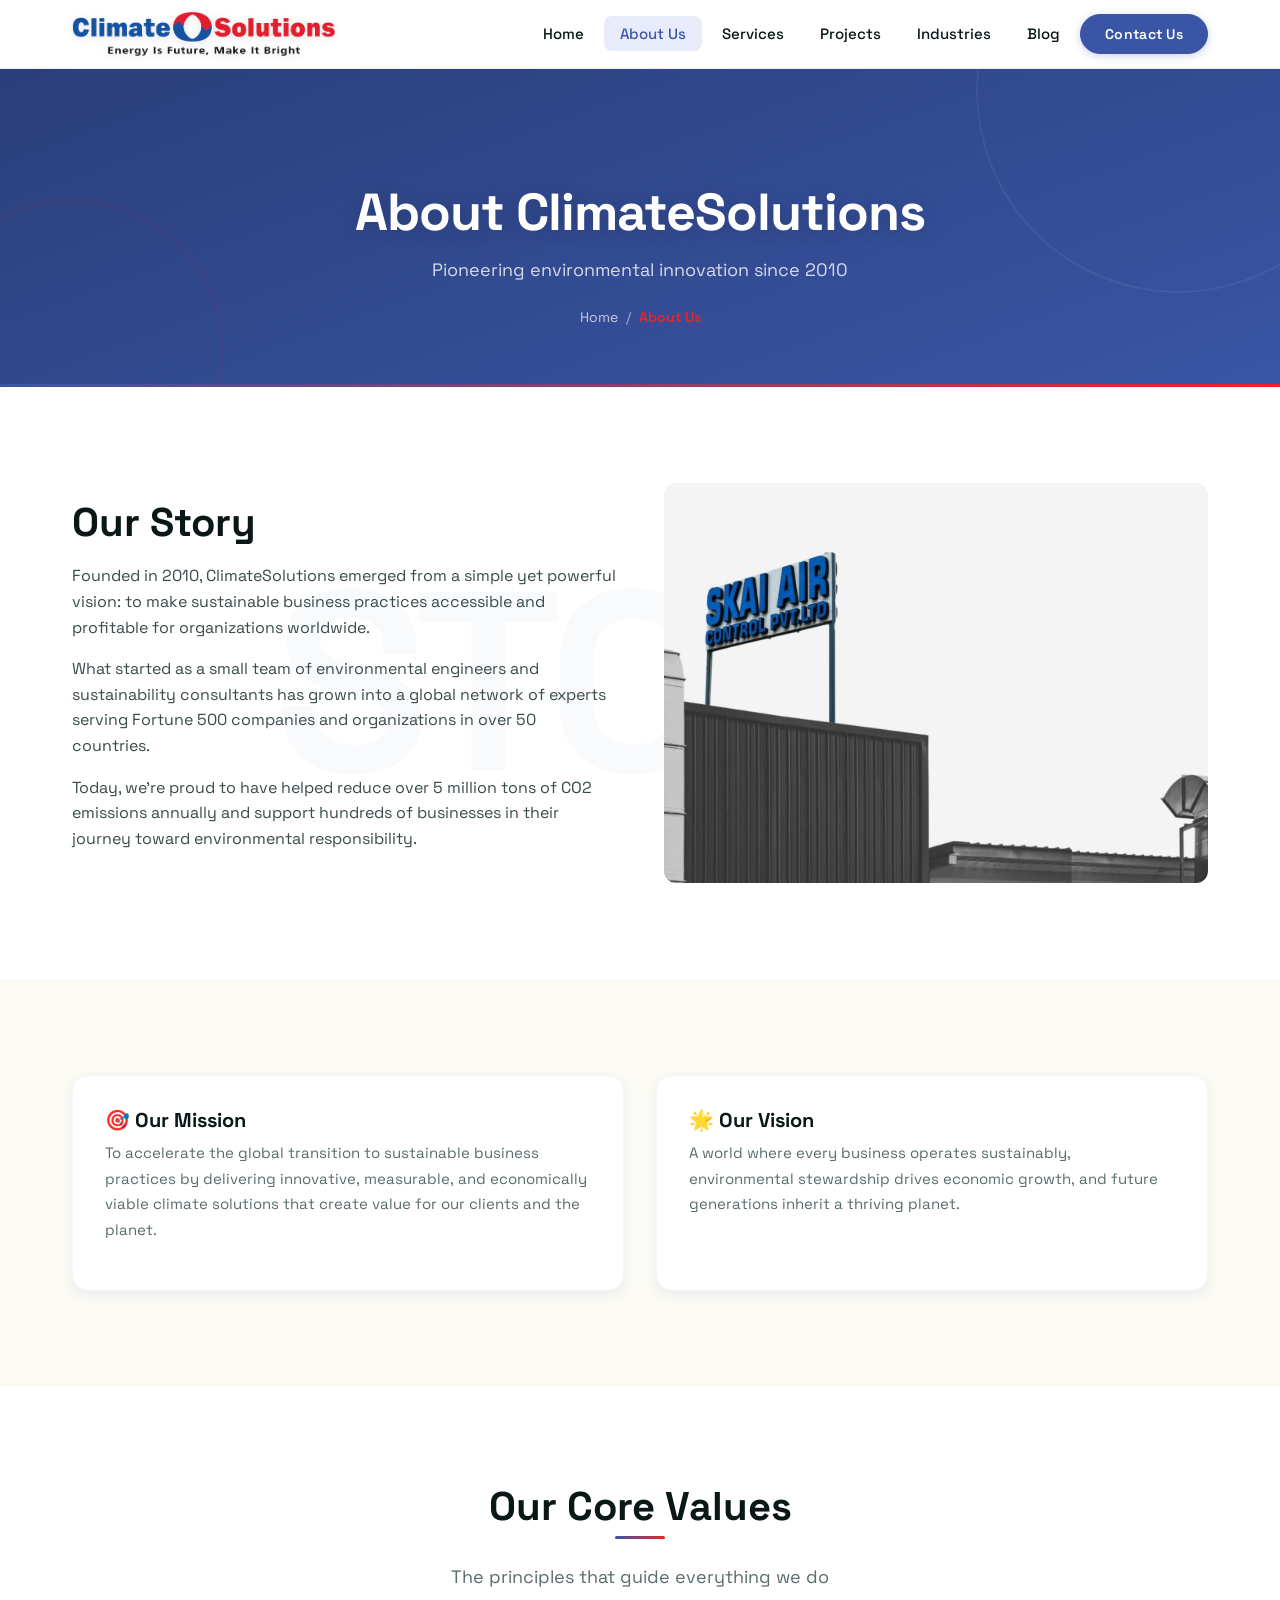
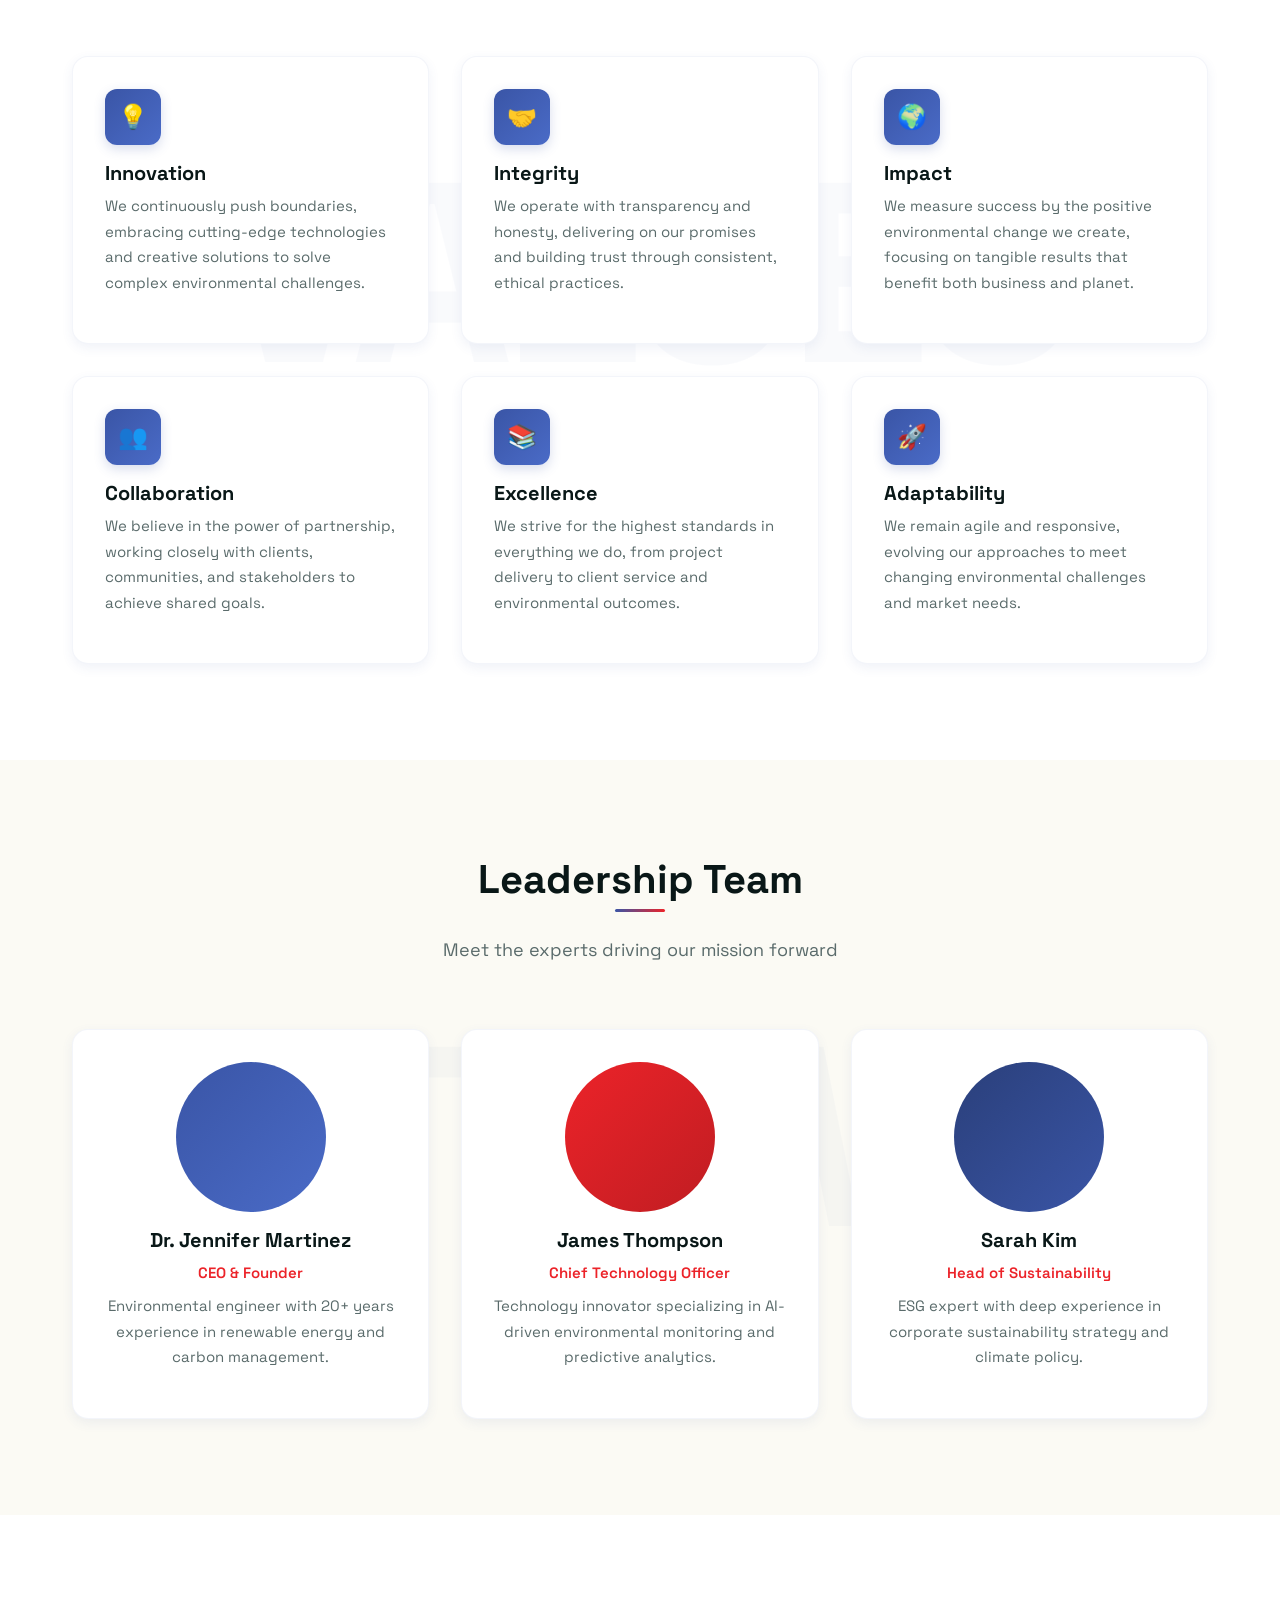
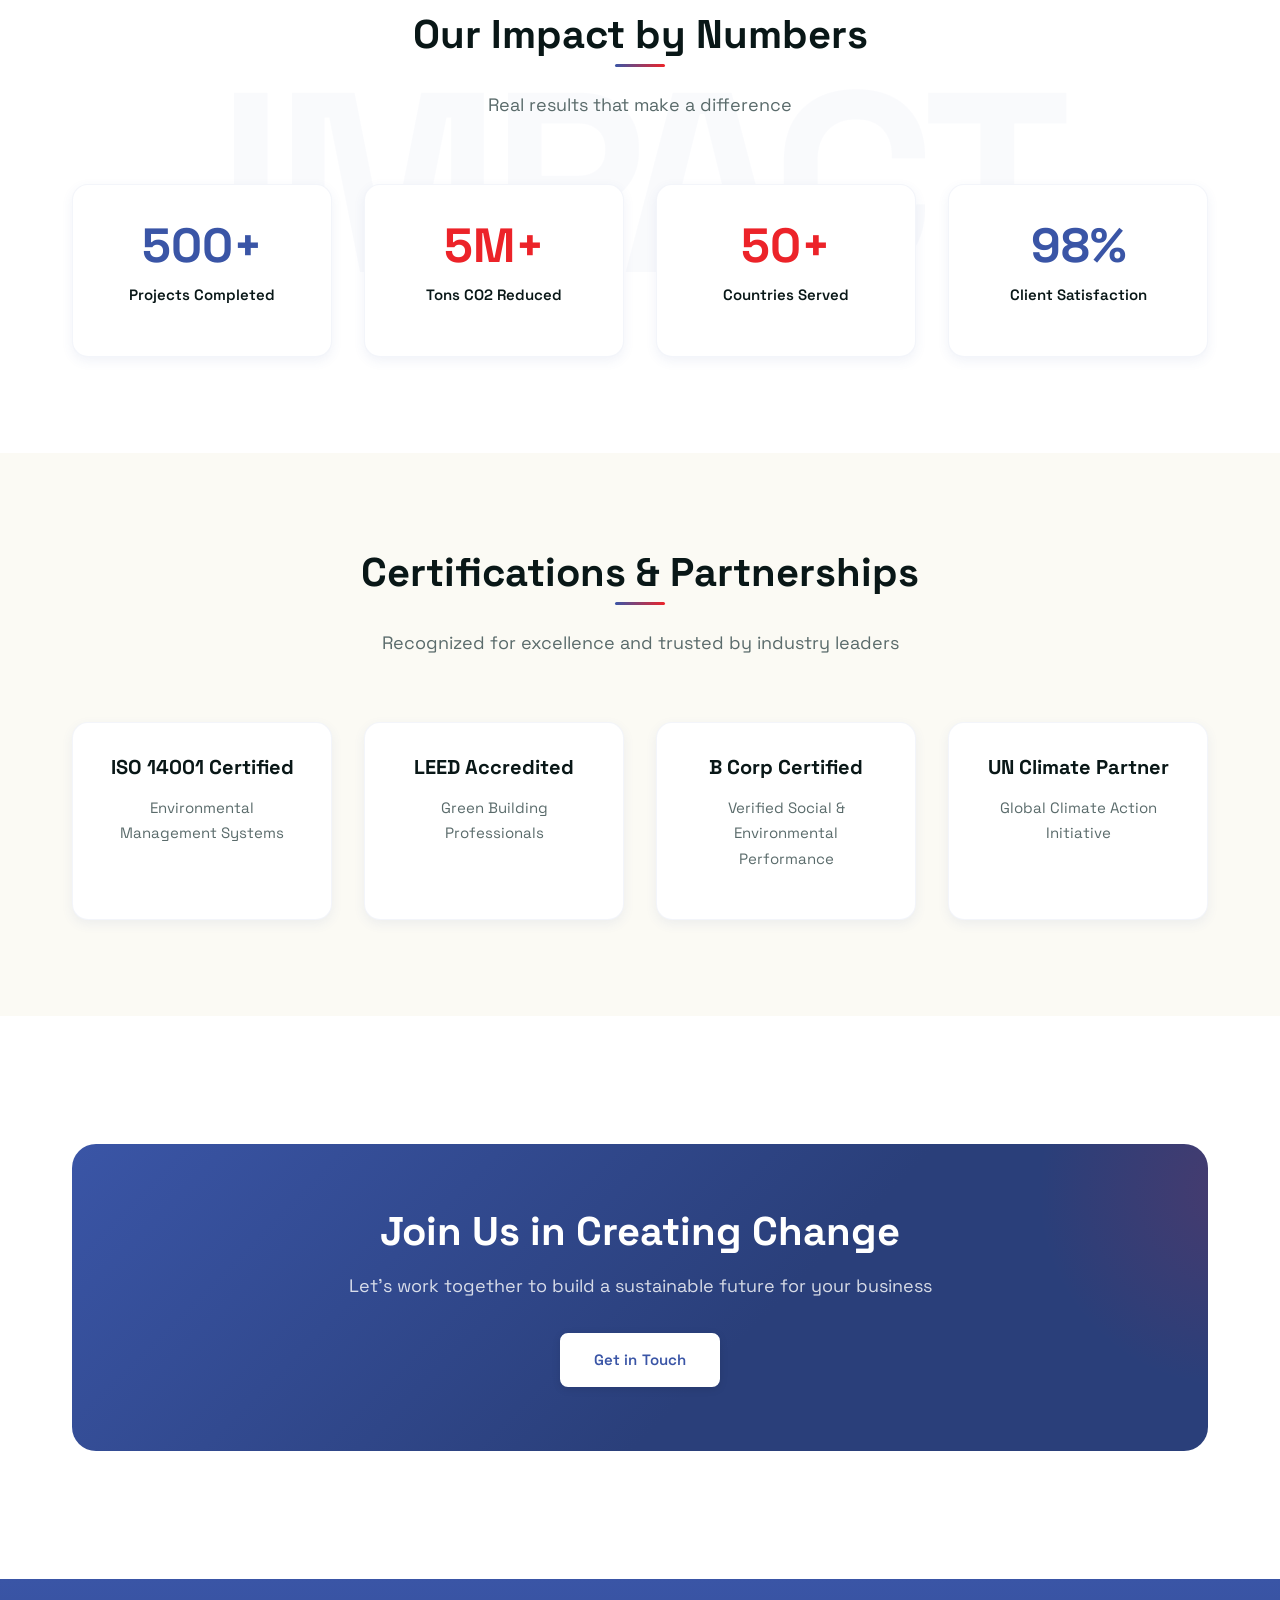
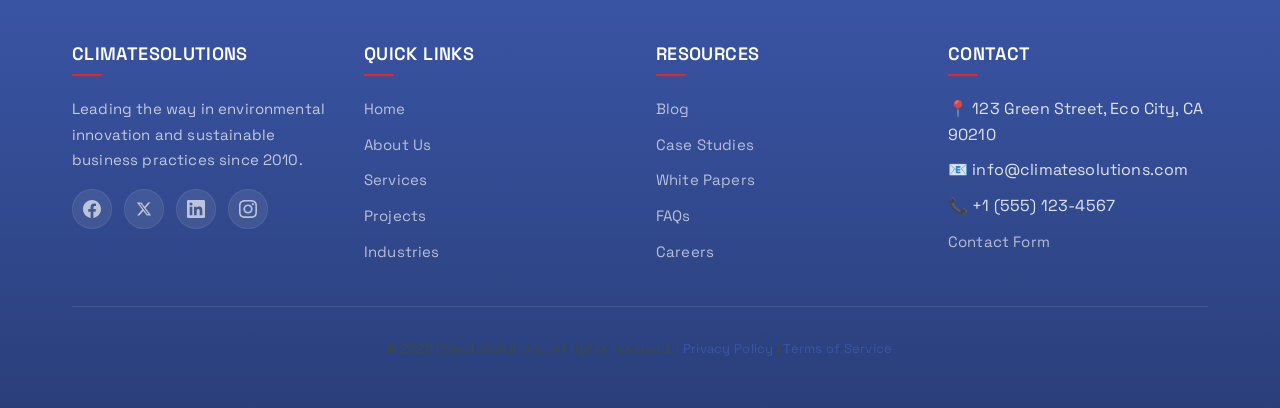
==== commit 24fd6e69: "Changed theme and icon of the website also changed favicon icon" ====
--- a/pages/about.html
+++ b/pages/about.html
@@ -7,6 +7,7 @@
     <meta property="og:title" content="About Us - ClimateSolutions">
     <meta property="og:description" content="Discover our story and our commitment to environmental innovation.">
     <title>About Us - ClimateSolutions</title>
+    <link rel="icon" type="image/x-icon" href="../assets/images/favicon.ico">
     <link rel="preconnect" href="https://fonts.googleapis.com">
     <link rel="preconnect" href="https://fonts.gstatic.com" crossorigin>
     <link href="https://fonts.googleapis.com/css2?family=Space+Grotesk:wght@300;400;500;600;700&family=Newsreader:ital,opsz,wght@0,6..72,300;0,6..72,400;0,6..72,600;1,6..72,400&family=JetBrains+Mono:wght@400;500;600;700&display=swap" rel="stylesheet">
@@ -16,7 +17,7 @@
     <!-- Navigation -->
     <nav class="navbar">
         <div class="nav-container">
-            <a href="../index.html" class="logo"><img src="../assets/images/Logo_edited.jpg" alt="ClimateSolutions" style="height: 44px;"></a>
+            <a href="../index.html" class="logo"><img src="../assets/images/logo_latest.png" alt="ClimateSolutions" style="height: 44px;"></a>
             <ul class="nav-menu">
                 <li><a href="../index.html" class="nav-link">Home</a></li>
                 <li><a href="about.html" class="nav-link">About Us</a></li>
--- a/assets/css/styles.css
+++ b/assets/css/styles.css
@@ -1,7 +1,6 @@
 /* ============================================
    Climate Solutions - Modern Design System 2026
-   Inspired by Perplexity Brand Guidelines
-   Turquoise #20808D | Orange #B2582D | Off White #FBFAF4
+   Brand Blue #3A55A6 | Action Red #EC2329 | Off White #FBFAF4
    ============================================ */
 
 /* Reset & Base */
@@ -13,14 +12,14 @@
 
 :root {
     /* Brand Color System — Perplexity-Inspired */
-    --primary-color: #20808D;
-    --primary-dark: #114F56;
-    --primary-light: #2CA0AB;
-    --primary-ultra-light: #DEF7F9;
-    --secondary-color: #B2582D;
-    --secondary-dark: #8F4623;
-    --secondary-light: #BF505C;
-    --accent-color: #B2582D;
+    --primary-color: #3A55A6;
+    --primary-dark: #2A3F7A;
+    --primary-light: #4A6BC7;
+    --primary-ultra-light: #E8ECFA;
+    --secondary-color: #EC2329;
+    --secondary-dark: #C01D22;
+    --secondary-light: #FF4A4F;
+    --accent-color: #EC2329;
     --text-dark: #091717;
     --text-medium: #3a4a4a;
     --text-light: #5a6b6b;
@@ -28,18 +27,18 @@
     --bg-white: #ffffff;
     --border-color: #d6e3e0;
 
-    /* Turquoise Scale */
-    --turquoise-100: #DEF7F9;
-    --turquoise-200: #92DCE2;
-    --turquoise-300: #35BDC8;
-    --turquoise-400: #2CA0AB;
-    --turquoise-500: #20808D;
-    --turquoise-600: #1A6872;
-    --turquoise-700: #114F56;
-    --turquoise-800: #0B363C;
+    /* Blue Scale */
+    --blue-100: #E8ECFA;
+    --blue-200: #B8C4F0;
+    --blue-300: #7A8FD6;
+    --blue-400: #4A6BC7;
+    --blue-500: #3A55A6;
+    --blue-600: #2D4385;
+    --blue-700: #2A3F7A;
+    --blue-800: #1A2850;
 
     /* Warm Accents */
-    --orange: #B2582D;
+    --orange: #EC2329;
     --yellow: #9B6C22;
     --olive: #707C36;
     --warm-red: #BF505C;
@@ -63,10 +62,10 @@
     --transition-smooth: 0.5s cubic-bezier(0.4, 0, 0.2, 1);
 
     /* Shadows */
-    --shadow-sm: 0 1px 3px rgba(32, 128, 141, 0.06);
-    --shadow-md: 0 4px 12px rgba(32, 128, 141, 0.08);
-    --shadow-lg: 0 12px 24px rgba(32, 128, 141, 0.1);
-    --shadow-xl: 0 24px 48px rgba(32, 128, 141, 0.12);
+    --shadow-sm: 0 1px 3px rgba(58, 85, 166, 0.06);
+    --shadow-md: 0 4px 12px rgba(58, 85, 166, 0.08);
+    --shadow-lg: 0 12px 24px rgba(58, 85, 166, 0.1);
+    --shadow-xl: 0 24px 48px rgba(58, 85, 166, 0.12);
 
     /* Radius */
     --radius-sm: 0.5rem;
@@ -138,10 +137,10 @@
    Navigation - Glassmorphism
    ============================================ */
 .navbar {
-    background: rgba(255, 255, 255, 0.92);
+    background: rgba(255, 255, 255, 0.95);
     backdrop-filter: blur(20px);
     -webkit-backdrop-filter: blur(20px);
-    border-bottom: 1px solid rgba(32, 128, 141, 0.08);
+    border-bottom: 1px solid rgba(58, 85, 166, 0.1);
     position: sticky;
     top: 0;
     z-index: 1000;
@@ -149,8 +148,8 @@
 }
 
 .navbar.scrolled {
-    background: rgba(255, 255, 255, 0.97);
-    box-shadow: 0 4px 20px rgba(32, 128, 141, 0.1);
+    background: rgba(255, 255, 255, 0.98);
+    box-shadow: 0 4px 20px rgba(58, 85, 166, 0.15);
 }
 
 .nav-container {
@@ -172,6 +171,7 @@
 
 .logo img {
     transition: transform var(--transition-normal);
+    filter: drop-shadow(0 2px 4px rgba(0, 0, 0, 0.1));
 }
 
 .logo:hover img {
@@ -229,13 +229,14 @@
     transition: all var(--transition-normal);
     text-decoration: none;
     white-space: nowrap;
-    box-shadow: 0 2px 8px rgba(32, 128, 141, 0.2);
+    box-shadow: 0 2px 8px rgba(58, 85, 166, 0.25);
 }
 
 .nav-cta:hover {
-    background: transparent;
-    color: var(--primary-color);
-    box-shadow: none;
+    background: var(--primary-dark);
+    color: #ffffff;
+    border-color: var(--primary-dark);
+    box-shadow: 0 4px 12px rgba(58, 85, 166, 0.35);
     transform: translateY(-1px);
 }
 
@@ -251,7 +252,7 @@
    Hero Section — Homepage
    ============================================ */
 .hero {
-    background: linear-gradient(135deg, #091717 0%, var(--primary-dark) 40%, var(--primary-color) 70%, #091717 100%);
+    background: linear-gradient(135deg, var(--primary-dark) 0%, var(--primary-color) 40%, var(--primary-light) 70%, var(--primary-color) 100%);
     background-size: 300% 300%;
     animation: heroGradient 12s ease infinite;
     color: white;
@@ -276,8 +277,8 @@
     position: absolute;
     inset: 0;
     background:
-        radial-gradient(ellipse 600px 600px at 15% 30%, rgba(178, 88, 45, 0.15) 0%, transparent 70%),
-        radial-gradient(ellipse 500px 500px at 85% 70%, rgba(32, 128, 141, 0.25) 0%, transparent 60%),
+        radial-gradient(ellipse 600px 600px at 15% 30%, rgba(236, 35, 41, 0.15) 0%, transparent 70%),
+        radial-gradient(ellipse 500px 500px at 85% 70%, rgba(58, 85, 166, 0.25) 0%, transparent 60%),
         radial-gradient(ellipse 300px 300px at 50% 10%, rgba(255, 255, 255, 0.06) 0%, transparent 60%);
     pointer-events: none;
     z-index: 1;
@@ -363,15 +364,15 @@
 }
 
 @keyframes pulse {
-    0%, 100% { box-shadow: 0 0 0 0 rgba(178, 88, 45, 0.5); }
-    50% { box-shadow: 0 0 0 8px rgba(178, 88, 45, 0); }
+    0%, 100% { box-shadow: 0 0 0 0 rgba(236, 35, 41, 0.5); }
+    50% { box-shadow: 0 0 0 8px rgba(236, 35, 41, 0); }
 }
 
 /* ============================================
    Sub-Page Hero / Page Header
    ============================================ */
 .page-header {
-    background: linear-gradient(160deg, #091717 0%, var(--primary-dark) 50%, var(--primary-color) 100%);
+    background: linear-gradient(160deg, var(--primary-dark) 0%, var(--primary-color) 50%, var(--primary-light) 100%);
     background-size: 200% 200%;
     animation: heroGradient 10s ease infinite;
     color: white;
@@ -400,7 +401,7 @@
     position: absolute;
     width: 300px;
     height: 300px;
-    border: 2px solid rgba(178, 88, 45, 0.08);
+    border: 2px solid rgba(236, 35, 41, 0.08);
     border-radius: 50%;
     bottom: -120px;
     left: -80px;
@@ -489,13 +490,13 @@
 .btn-primary {
     background: var(--primary-color);
     color: white;
-    box-shadow: 0 2px 8px rgba(32, 128, 141, 0.3);
+    box-shadow: 0 2px 8px rgba(58, 85, 166, 0.3);
 }
 
 .btn-primary:hover {
     background: var(--primary-dark);
     transform: translateY(-2px);
-    box-shadow: 0 6px 20px rgba(32, 128, 141, 0.35);
+    box-shadow: 0 6px 20px rgba(58, 85, 166, 0.35);
     color: white;
 }
 
@@ -515,13 +516,13 @@
 .btn-accent {
     background: var(--secondary-color);
     color: white;
-    box-shadow: 0 2px 8px rgba(178, 88, 45, 0.3);
+    box-shadow: 0 2px 8px rgba(236, 35, 41, 0.3);
 }
 
 .btn-accent:hover {
     background: var(--secondary-dark);
     transform: translateY(-2px);
-    box-shadow: 0 6px 20px rgba(178, 88, 45, 0.35);
+    box-shadow: 0 6px 20px rgba(236, 35, 41, 0.35);
     color: white;
 }
 
@@ -535,7 +536,7 @@
     background: var(--primary-color);
     color: white;
     transform: translateY(-2px);
-    box-shadow: 0 6px 20px rgba(32, 128, 141, 0.25);
+    box-shadow: 0 6px 20px rgba(58, 85, 166, 0.25);
 }
 
 /* ============================================
@@ -610,7 +611,7 @@
     padding: var(--spacing-md);
     box-shadow: var(--shadow-md);
     transition: all var(--transition-normal);
-    border: 1px solid rgba(32, 128, 141, 0.06);
+    border: 1px solid rgba(58, 85, 166, 0.06);
     position: relative;
     overflow: hidden;
 }
@@ -697,7 +698,7 @@
     font-size: 1.5rem;
     color: white;
     margin-bottom: var(--spacing-sm);
-    box-shadow: 0 4px 12px rgba(32, 128, 141, 0.2);
+    box-shadow: 0 4px 12px rgba(58, 85, 166, 0.2);
 }
 
 .card h3 {
@@ -776,7 +777,7 @@
    CTA Banner
    ============================================ */
 .cta-banner {
-    background: linear-gradient(135deg, var(--primary-color) 0%, var(--primary-dark) 60%, #0B363C 100%);
+    background: linear-gradient(135deg, var(--primary-color) 0%, var(--primary-dark) 60%, var(--primary-dark) 100%);
     color: white;
     text-align: center;
     padding: var(--spacing-lg) var(--spacing-md);
@@ -793,7 +794,7 @@
     right: -20%;
     width: 400px;
     height: 400px;
-    background: radial-gradient(circle, rgba(178, 88, 45, 0.15) 0%, transparent 70%);
+    background: radial-gradient(circle, rgba(236, 35, 41, 0.15) 0%, transparent 70%);
     pointer-events: none;
 }
 
@@ -814,7 +815,7 @@
    Footer - Deep Brand Blue, Professional
    ============================================ */
 .footer {
-    background: linear-gradient(180deg, #0B363C 0%, #091717 100%);
+    background: linear-gradient(180deg, var(--primary-color) 0%, var(--primary-dark) 100%);
     color: rgba(255, 255, 255, 0.85);
     padding: var(--spacing-lg) 0 var(--spacing-md);
     font-family: var(--font-primary);
@@ -857,6 +858,13 @@
     line-height: 1.7;
 }
 
+.footer-section img {
+    background: white;
+    padding: 0.5rem 1rem;
+    border-radius: var(--radius-sm);
+    box-shadow: 0 2px 8px rgba(0, 0, 0, 0.2);
+}
+
 .footer-section ul {
     list-style: none;
 }
@@ -916,7 +924,7 @@
 .form-control:focus {
     outline: none;
     border-color: var(--primary-color);
-    box-shadow: 0 0 0 3px rgba(32, 128, 141, 0.12);
+    box-shadow: 0 0 0 3px rgba(58, 85, 166, 0.12);
 }
 
 .form-control::placeholder {
@@ -989,7 +997,7 @@
     overflow: hidden;
     box-shadow: var(--shadow-md);
     transition: all var(--transition-normal);
-    border: 1px solid rgba(32, 128, 141, 0.06);
+    border: 1px solid rgba(58, 85, 166, 0.06);
 }
 
 .blog-card:hover {
@@ -1060,7 +1068,7 @@
     color: white;
     font-size: 1.25rem;
     flex-shrink: 0;
-    box-shadow: 0 4px 12px rgba(32, 128, 141, 0.2);
+    box-shadow: 0 4px 12px rgba(58, 85, 166, 0.2);
 }
 
 .contact-details h4 {
@@ -1115,7 +1123,7 @@
     background: var(--primary-color);
     border-color: var(--primary-color);
     transform: translateY(-3px);
-    box-shadow: 0 4px 12px rgba(32, 128, 141, 0.3);
+    box-shadow: 0 4px 12px rgba(58, 85, 166, 0.3);
 }
 
 /* ============================================
@@ -1139,7 +1147,7 @@
 .stat-card:hover {
     transform: translateY(-5px);
     box-shadow: var(--shadow-lg);
-    border-color: rgba(32, 128, 141, 0.1);
+    border-color: rgba(58, 85, 166, 0.1);
 }
 
 /* ============================================
@@ -1273,6 +1281,6 @@
 ::-webkit-scrollbar-thumb:hover { background: var(--primary-dark); }
 
 ::selection {
-    background: rgba(32, 128, 141, 0.2);
+    background: rgba(58, 85, 166, 0.2);
     color: var(--text-dark);
 }
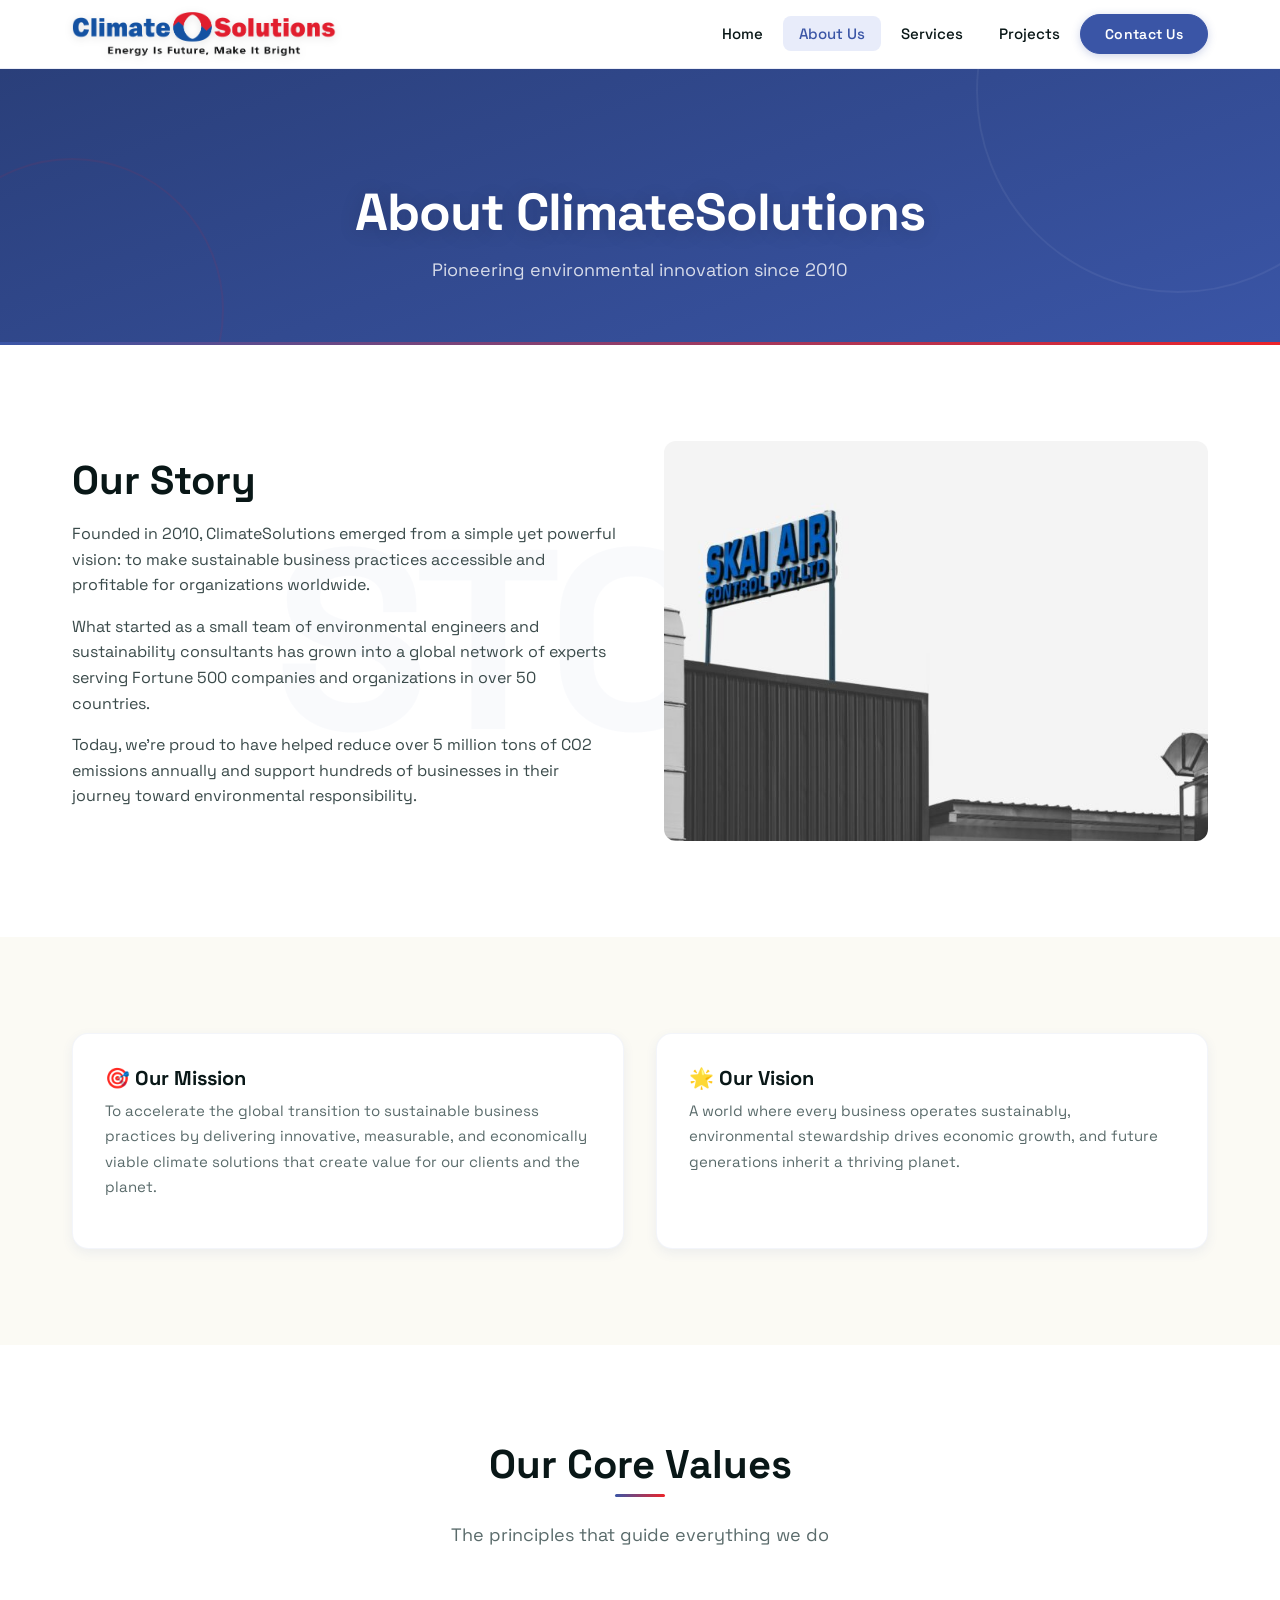
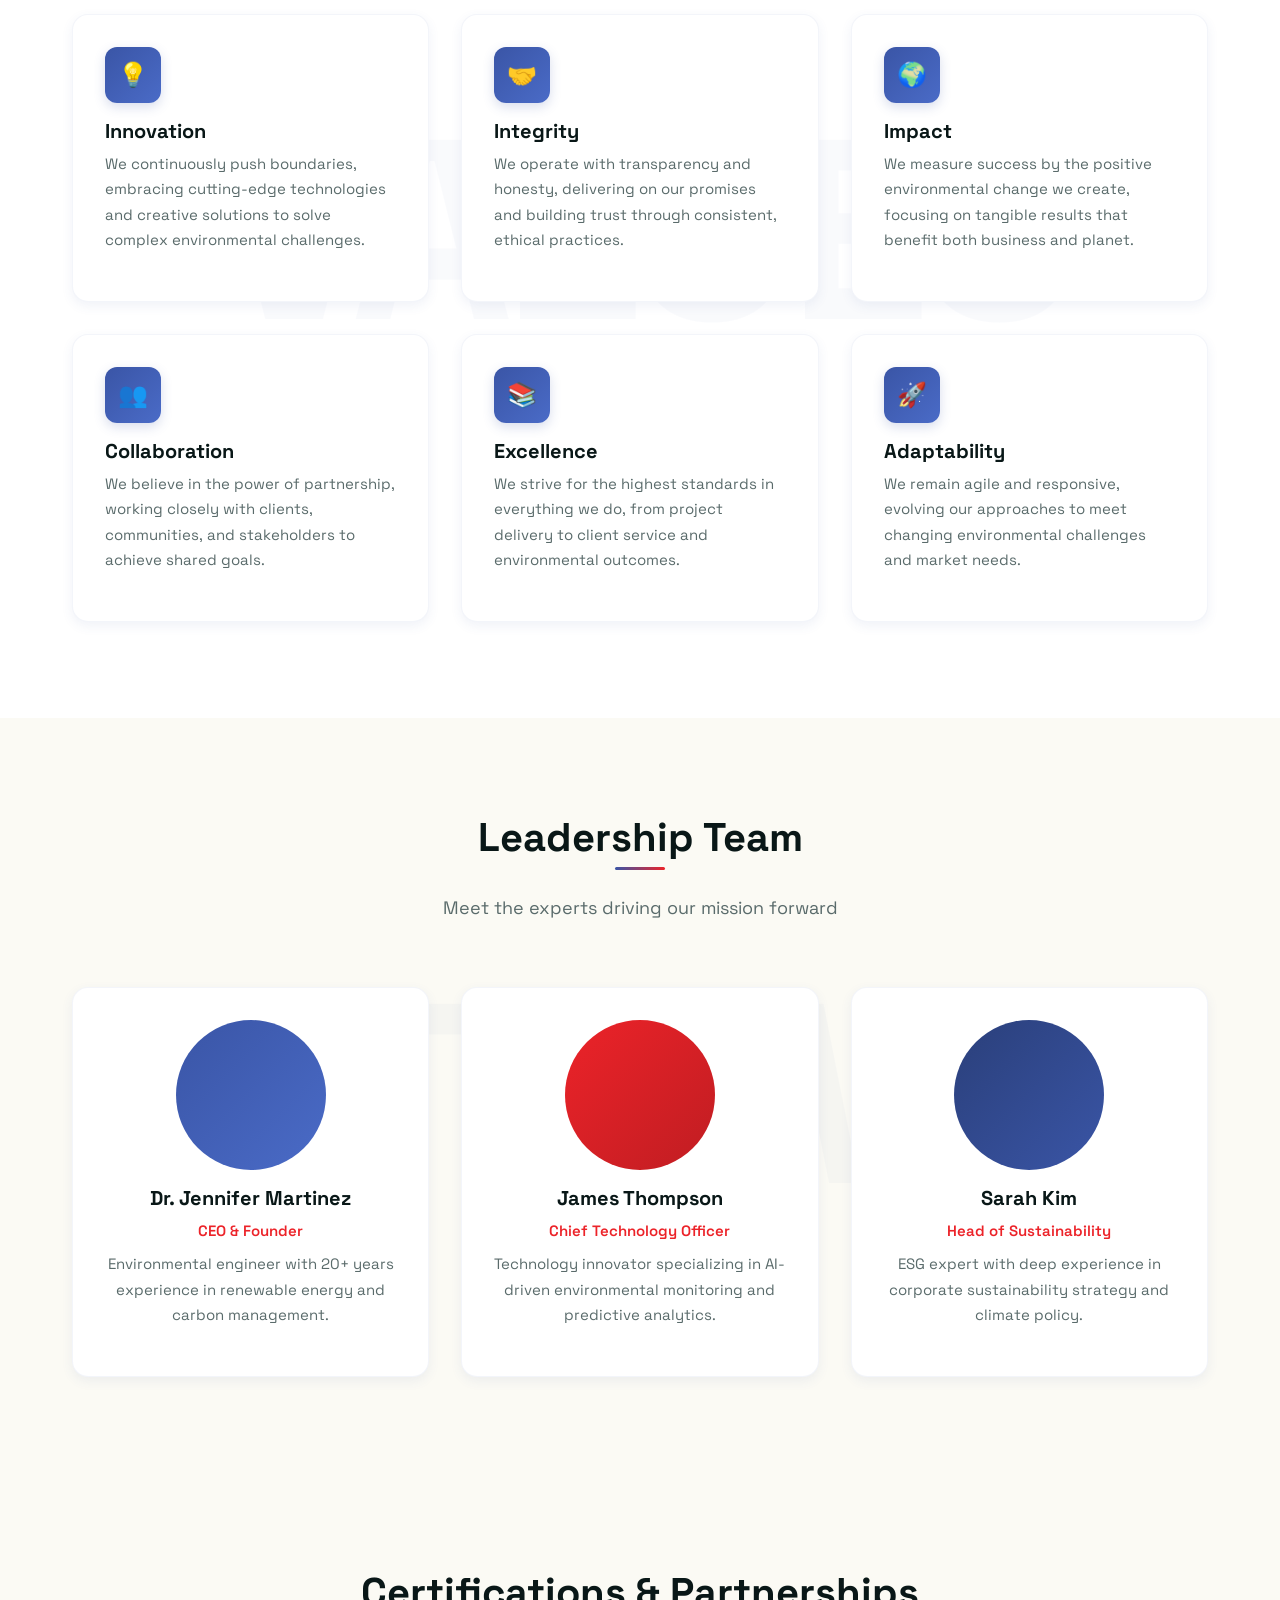
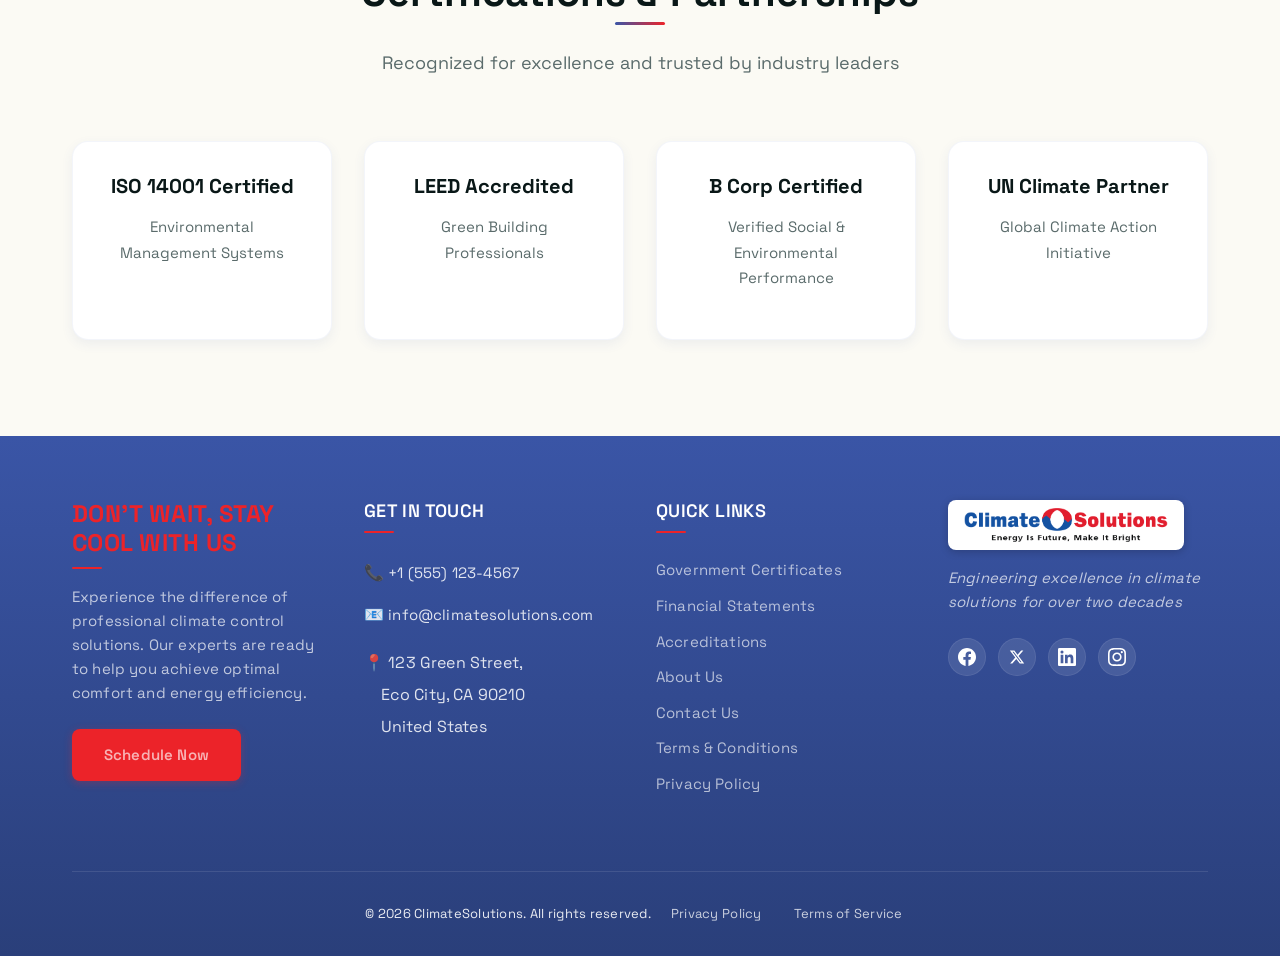
==== commit 4ac0c52d: "Updated design as per the feedback" ====
--- a/pages/about.html
+++ b/pages/about.html
@@ -23,8 +23,6 @@
                 <li><a href="about.html" class="nav-link">About Us</a></li>
                 <li><a href="services.html" class="nav-link">Services</a></li>
                 <li><a href="projects.html" class="nav-link">Projects</a></li>
-                <li><a href="industries.html" class="nav-link">Industries</a></li>
-                <li><a href="blog.html" class="nav-link">Blog</a></li>
                 <li><a href="contact.html" class="nav-cta">Contact Us</a></li>
             </ul>
             <div class="nav-toggle">
@@ -40,9 +38,6 @@
         <div class="container">
             <h1>About ClimateSolutions</h1>
             <p>Pioneering environmental innovation since 2010</p>
-            <nav class="breadcrumb">
-                <a href="../index.html">Home</a> / <span>About Us</span>
-            </nav>
         </div>
     </section>
     <div class="page-header-accent"></div>
@@ -150,34 +145,6 @@
         </div>
     </section>
 
-    <!-- Stats Section -->
-    <section class="section section-watermark" data-section-watermark="IMPACT">
-        <div class="container">
-            <div class="section-title">
-                <h2>Our Impact by Numbers</h2>
-                <p>Real results that make a difference</p>
-            </div>
-            <div class="grid grid-4">
-                <div class="card text-center">
-                    <h2 style="color: var(--primary-color); font-size: 3rem; margin-bottom: 0.5rem;">500+</h2>
-                    <p style="font-weight: 600; color: var(--text-dark);">Projects Completed</p>
-                </div>
-                <div class="card text-center">
-                    <h2 style="color: var(--secondary-color); font-size: 3rem; margin-bottom: 0.5rem;">5M+</h2>
-                    <p style="font-weight: 600; color: var(--text-dark);">Tons CO2 Reduced</p>
-                </div>
-                <div class="card text-center">
-                    <h2 style="color: var(--accent-color); font-size: 3rem; margin-bottom: 0.5rem;">50+</h2>
-                    <p style="font-weight: 600; color: var(--text-dark);">Countries Served</p>
-                </div>
-                <div class="card text-center">
-                    <h2 style="color: var(--primary-color); font-size: 3rem; margin-bottom: 0.5rem;">98%</h2>
-                    <p style="font-weight: 600; color: var(--text-dark);">Client Satisfaction</p>
-                </div>
-            </div>
-        </div>
-    </section>
-
     <!-- Certifications -->
     <section class="section section-light">
         <div class="container">
@@ -206,63 +173,60 @@
         </div>
     </section>
 
-    <!-- CTA Section -->
-    <section class="section">
-        <div class="container">
-            <div class="cta-banner">
-                <h2>Join Us in Creating Change</h2>
-                <p>Let's work together to build a sustainable future for your business</p>
-                <a href="contact.html" class="btn btn-secondary">Get in Touch</a>
-            </div>
-        </div>
-    </section>
-
     <!-- Footer -->
     <footer class="footer">
         <div class="container">
             <div class="footer-content">
                 <div class="footer-section">
-                    <h3>ClimateSolutions</h3>
-                    <p>Leading the way in environmental innovation and sustainable business practices since 2010.</p>
-                    <div class="social-links" style="margin-top: 1rem;">
-                        <a href="#" class="social-link" aria-label="Facebook"><svg width="18" height="18" fill="currentColor" viewBox="0 0 24 24"><path d="M24 12.073c0-6.627-5.373-12-12-12s-12 5.373-12 12c0 5.99 4.388 10.954 10.125 11.854v-8.385H7.078v-3.47h3.047V9.43c0-3.007 1.792-4.669 4.533-4.669 1.312 0 2.686.235 2.686.235v2.953H15.83c-1.491 0-1.956.925-1.956 1.874v2.25h3.328l-.532 3.47h-2.796v8.385C19.612 23.027 24 18.062 24 12.073z"/></svg></a>
-                        <a href="#" class="social-link" aria-label="X"><svg width="16" height="16" fill="currentColor" viewBox="0 0 24 24"><path d="M18.244 2.25h3.308l-7.227 8.26 8.502 11.24H16.17l-5.214-6.817L4.99 21.75H1.68l7.73-8.835L1.254 2.25H8.08l4.713 6.231zm-1.161 17.52h1.833L7.084 4.126H5.117z"/></svg></a>
-                        <a href="#" class="social-link" aria-label="LinkedIn"><svg width="18" height="18" fill="currentColor" viewBox="0 0 24 24"><path d="M20.447 20.452h-3.554v-5.569c0-1.328-.027-3.037-1.852-3.037-1.853 0-2.136 1.445-2.136 2.939v5.667H9.351V9h3.414v1.561h.046c.477-.9 1.637-1.85 3.37-1.85 3.601 0 4.267 2.37 4.267 5.455v6.286zM5.337 7.433a2.062 2.062 0 01-2.063-2.065 2.064 2.064 0 112.063 2.065zm1.782 13.019H3.555V9h3.564v11.452zM22.225 0H1.771C.792 0 0 .774 0 1.729v20.542C0 23.227.792 24 1.771 24h20.451C23.2 24 24 23.227 24 22.271V1.729C24 .774 23.2 0 22.222 0h.003z"/></svg></a>
-                        <a href="#" class="social-link" aria-label="Instagram"><svg width="18" height="18" fill="currentColor" viewBox="0 0 24 24"><path d="M12 0C8.74 0 8.333.015 7.053.072 5.775.132 4.905.333 4.14.63c-.789.306-1.459.717-2.126 1.384S.935 3.35.63 4.14C.333 4.905.131 5.775.072 7.053.012 8.333 0 8.74 0 12s.015 3.667.072 4.947c.06 1.277.261 2.148.558 2.913.306.788.717 1.459 1.384 2.126.667.666 1.336 1.079 2.126 1.384.766.296 1.636.499 2.913.558C8.333 23.988 8.74 24 12 24s3.667-.015 4.947-.072c1.277-.06 2.148-.262 2.913-.558.788-.306 1.459-.718 2.126-1.384.666-.667 1.079-1.335 1.384-2.126.296-.765.499-1.636.558-2.913.06-1.28.072-1.687.072-4.947s-.015-3.667-.072-4.947c-.06-1.277-.262-2.149-.558-2.913-.306-.789-.718-1.459-1.384-2.126C21.319 1.347 20.651.935 19.86.63c-.765-.297-1.636-.499-2.913-.558C15.667.012 15.26 0 12 0zm0 2.16c3.203 0 3.585.016 4.85.071 1.17.055 1.805.249 2.227.415.562.217.96.477 1.382.896.419.42.679.819.896 1.381.164.422.36 1.057.413 2.227.057 1.266.07 1.646.07 4.85s-.015 3.585-.074 4.85c-.061 1.17-.256 1.805-.421 2.227-.224.562-.479.96-.899 1.382-.419.419-.824.679-1.38.896-.42.164-1.065.36-2.235.413-1.274.057-1.649.07-4.859.07-3.211 0-3.586-.015-4.859-.074-1.171-.061-1.816-.256-2.236-.421-.569-.224-.96-.479-1.379-.899-.421-.419-.69-.824-.9-1.38-.165-.42-.359-1.065-.42-2.235-.045-1.26-.061-1.649-.061-4.844 0-3.196.016-3.586.061-4.861.061-1.17.255-1.814.42-2.234.21-.57.479-.96.9-1.381.419-.419.81-.689 1.379-.898.42-.166 1.051-.361 2.221-.421 1.275-.045 1.65-.06 4.859-.06l.045.03zm0 3.678a6.162 6.162 0 100 12.324 6.162 6.162 0 100-12.324zM12 16c-2.21 0-4-1.79-4-4s1.79-4 4-4 4 1.79 4 4-1.79 4-4 4zm7.846-10.405a1.441 1.441 0 11-2.882 0 1.441 1.441 0 012.882 0z"/></svg></a>
+                    <h3 style="color: var(--secondary-color); margin-bottom: 1rem; font-size: 1.5rem; font-weight: 700;">Don't Wait, Stay Cool With Us</h3>
+                    <p style="margin-bottom: 1.5rem; line-height: 1.6;">Experience the difference of professional climate control solutions. Our experts are ready to help you achieve optimal comfort and energy efficiency.</p>
+                    <a href="contact.html" class="btn btn-accent" style="display: inline-block; padding: 0.875rem 2rem;">Schedule Now</a>
+                </div>
+                <div class="footer-section">
+                    <h3 style="margin-bottom: 1.5rem;">Get in Touch</h3>
+                    <ul style="line-height: 2;">
+                        <li>📞 <a href="tel:+15551234567" style="color: inherit;">+1 (555) 123-4567</a></li>
+                        <li>📧 <a href="mailto:info@climatesolutions.com" style="color: inherit;">info@climatesolutions.com</a></li>
+                        <li style="margin-top: 1rem;">📍 123 Green Street,<br>&nbsp;&nbsp;&nbsp;&nbsp;Eco City, CA 90210<br>&nbsp;&nbsp;&nbsp;&nbsp;United States</li>
+                    </ul>
+                </div>
+                <div class="footer-section">
+                    <h3 style="margin-bottom: 1.5rem;">Quick Links</h3>
+                    <ul>
+                        <li><a href="#">Government Certificates</a></li>
+                        <li><a href="#">Financial Statements</a></li>
+                        <li><a href="#">Accreditations</a></li>
+                        <li><a href="about.html">About Us</a></li>
+                        <li><a href="contact.html">Contact Us</a></li>
+                        <li><a href="#">Terms & Conditions</a></li>
+                        <li><a href="#">Privacy Policy</a></li>
+                    </ul>
+                </div>
+                <div class="footer-section">
+                    <img src="../assets/images/logo_latest.png" alt="ClimateSolutions" style="height: 50px; margin-bottom: 1rem;">
+                    <p style="margin-bottom: 1.5rem; line-height: 1.6; font-style: italic;">Engineering excellence in climate solutions for over two decades</p>
+                    <div class="social-links" style="display: flex; gap: 0.75rem; margin-top: 1.5rem;">
+                        <a href="#" class="social-link" style="width: 38px; height: 38px; display: flex; align-items: center; justify-content: center; background: rgba(255,255,255,0.1); border-radius: 50%; transition: all 0.3s ease; color: white;" aria-label="Facebook">
+                            <svg width="18" height="18" fill="currentColor" viewBox="0 0 24 24"><path d="M24 12.073c0-6.627-5.373-12-12-12s-12 5.373-12 12c0 5.99 4.388 10.954 10.125 11.854v-8.385H7.078v-3.47h3.047V9.43c0-3.007 1.792-4.669 4.533-4.669 1.312 0 2.686.235 2.686.235v2.953H15.83c-1.491 0-1.956.925-1.956 1.874v2.25h3.328l-.532 3.47h-2.796v8.385C19.612 23.027 24 18.062 24 12.073z"/></svg>
+                        </a>
+                        <a href="#" class="social-link" style="width: 38px; height: 38px; display: flex; align-items: center; justify-content: center; background: rgba(255,255,255,0.1); border-radius: 50%; transition: all 0.3s ease; color: white;" aria-label="X (Twitter)">
+                            <svg width="16" height="16" fill="currentColor" viewBox="0 0 24 24"><path d="M18.244 2.25h3.308l-7.227 8.26 8.502 11.24H16.17l-5.214-6.817L4.99 21.75H1.68l7.73-8.835L1.254 2.25H8.08l4.713 6.231zm-1.161 17.52h1.833L7.084 4.126H5.117z"/></svg>
+                        </a>
+                        <a href="#" class="social-link" style="width: 38px; height: 38px; display: flex; align-items: center; justify-content: center; background: rgba(255,255,255,0.1); border-radius: 50%; transition: all 0.3s ease; color: white;" aria-label="LinkedIn">
+                            <svg width="18" height="18" fill="currentColor" viewBox="0 0 24 24"><path d="M20.447 20.452h-3.554v-5.569c0-1.328-.027-3.037-1.852-3.037-1.853 0-2.136 1.445-2.136 2.939v5.667H9.351V9h3.414v1.561h.046c.477-.9 1.637-1.85 3.37-1.85 3.601 0 4.267 2.37 4.267 5.455v6.286zM5.337 7.433a2.062 2.062 0 01-2.063-2.065 2.064 2.064 0 112.063 2.065zm1.782 13.019H3.555V9h3.564v11.452zM22.225 0H1.771C.792 0 0 .774 0 1.729v20.542C0 23.227.792 24 1.771 24h20.451C23.2 24 24 23.227 24 22.271V1.729C24 .774 23.2 0 22.222 0h.003z"/></svg>
+                        </a>
+                        <a href="#" class="social-link" style="width: 38px; height: 38px; display: flex; align-items: center; justify-content: center; background: rgba(255,255,255,0.1); border-radius: 50%; transition: all 0.3s ease; color: white;" aria-label="Instagram">
+                            <svg width="18" height="18" fill="currentColor" viewBox="0 0 24 24"><path d="M12 0C8.74 0 8.333.015 7.053.072 5.775.132 4.905.333 4.14.63c-.789.306-1.459.717-2.126 1.384S.935 3.35.63 4.14C.333 4.905.131 5.775.072 7.053.012 8.333 0 8.74 0 12s.015 3.667.072 4.947c.06 1.277.261 2.148.558 2.913.306.788.717 1.459 1.384 2.126.667.666 1.336 1.079 2.126 1.384.766.296 1.636.499 2.913.558C8.333 23.988 8.74 24 12 24s3.667-.015 4.947-.072c1.277-.06 2.148-.262 2.913-.558.788-.306 1.459-.718 2.126-1.384.666-.667 1.079-1.335 1.384-2.126.296-.765.499-1.636.558-2.913.06-1.28.072-1.687.072-4.947s-.015-3.667-.072-4.947c-.06-1.277-.262-2.149-.558-2.913-.306-.789-.718-1.459-1.384-2.126C21.319 1.347 20.651.935 19.86.63c-.765-.297-1.636-.499-2.913-.558C15.667.012 15.26 0 12 0zm0 2.16c3.203 0 3.585.016 4.85.071 1.17.055 1.805.249 2.227.415.562.217.96.477 1.382.896.419.42.679.819.896 1.381.164.422.36 1.057.413 2.227.057 1.266.07 1.646.07 4.85s-.015 3.585-.074 4.85c-.061 1.17-.256 1.805-.421 2.227-.224.562-.479.96-.899 1.382-.419.419-.824.679-1.38.896-.42.164-1.065.36-2.235.413-1.274.057-1.649.07-4.859.07-3.211 0-3.586-.015-4.859-.074-1.171-.061-1.816-.256-2.236-.421-.569-.224-.96-.479-1.379-.899-.421-.419-.69-.824-.9-1.38-.165-.42-.359-1.065-.42-2.235-.045-1.26-.061-1.649-.061-4.844 0-3.196.016-3.586.061-4.861.061-1.17.255-1.814.42-2.234.21-.57.479-.96.9-1.381.419-.419.81-.689 1.379-.898.42-.166 1.051-.361 2.221-.421 1.275-.045 1.65-.06 4.859-.06l.045.03zm0 3.678a6.162 6.162 0 100 12.324 6.162 6.162 0 100-12.324zM12 16c-2.21 0-4-1.79-4-4s1.79-4 4-4 4 1.79 4 4-1.79 4-4 4zm7.846-10.405a1.441 1.441 0 11-2.882 0 1.441 1.441 0 012.882 0z"/></svg>
+                        </a>
                     </div>
                 </div>
-                <div class="footer-section">
-                    <h3>Quick Links</h3>
-                    <ul>
-                        <li><a href="../index.html">Home</a></li>
-                        <li><a href="about.html">About Us</a></li>
-                        <li><a href="services.html">Services</a></li>
-                        <li><a href="projects.html">Projects</a></li>
-                        <li><a href="industries.html">Industries</a></li>
-                    </ul>
-                </div>
-                <div class="footer-section">
-                    <h3>Resources</h3>
-                    <ul>
-                        <li><a href="blog.html">Blog</a></li>
-                        <li><a href="#">Case Studies</a></li>
-                        <li><a href="#">White Papers</a></li>
-                        <li><a href="#">FAQs</a></li>
-                        <li><a href="#">Careers</a></li>
-                    </ul>
-                </div>
-                <div class="footer-section">
-                    <h3>Contact</h3>
-                    <ul>
-                        <li>📍 123 Green Street, Eco City, CA 90210</li>
-                        <li>📧 info@climatesolutions.com</li>
-                        <li>📞 +1 (555) 123-4567</li>
-                        <li><a href="contact.html">Contact Form</a></li>
-                    </ul>
-                </div>
             </div>
             <div class="footer-bottom">
-                <p>&copy; 2026 ClimateSolutions. All rights reserved. | <a href="#">Privacy Policy</a> | <a href="#">Terms of Service</a></p>
+                <p>
+                    <span>&copy; 2026 ClimateSolutions. All rights reserved.</span>
+                    <a href="#">Privacy Policy</a>
+                    <a href="#">Terms of Service</a>
+                </p>
             </div>
         </div>
     </footer>
--- a/assets/css/styles.css
+++ b/assets/css/styles.css
@@ -714,6 +714,220 @@
 }
 
 /* ============================================
+   Timeline / Alternating Design
+   ============================================ */
+.expertise-timeline {
+    max-width: 1100px;
+    margin: 2rem auto 0;
+    position: relative;
+    padding: 2rem 0;
+}
+
+.expertise-timeline::before {
+    content: '';
+    position: absolute;
+    left: 50%;
+    top: 0;
+    bottom: 0;
+    width: 4px;
+    background: linear-gradient(180deg, 
+        var(--primary-color) 0%, 
+        var(--primary-light) 50%, 
+        var(--secondary-color) 100%);
+    transform: translateX(-50%);
+    border-radius: 2px;
+    box-shadow: 0 0 10px rgba(58, 85, 166, 0.2);
+}
+
+.timeline-item {
+    position: relative;
+    margin-bottom: 1.75rem;
+    display: grid;
+    grid-template-columns: 1fr 80px 1fr;
+    gap: 1.5rem;
+    align-items: center;
+}
+
+.timeline-item:last-child {
+    margin-bottom: 0;
+}
+
+/* Alternating pattern: odd items on left, even on right */
+.timeline-item:nth-child(odd) .timeline-content {
+    grid-column: 1;
+    text-align: right;
+}
+
+.timeline-item:nth-child(odd) .timeline-marker {
+    grid-column: 2;
+}
+
+.timeline-item:nth-child(odd) .timeline-content:nth-child(3) {
+    grid-column: 3;
+    visibility: hidden;
+}
+
+.timeline-item:nth-child(even) .timeline-content:first-child {
+    grid-column: 1;
+    visibility: hidden;
+}
+
+.timeline-item:nth-child(even) .timeline-marker {
+    grid-column: 2;
+}
+
+.timeline-item:nth-child(even) .timeline-content:nth-child(3) {
+    grid-column: 3;
+    text-align: left;
+}
+
+.timeline-marker {
+    display: flex;
+    align-items: center;
+    justify-content: center;
+    z-index: 2;
+}
+
+.timeline-number {
+    width: 56px;
+    height: 56px;
+    border-radius: 50%;
+    background: linear-gradient(135deg, var(--primary-color), var(--primary-light));
+    color: white;
+    display: flex;
+    align-items: center;
+    justify-content: center;
+    font-weight: 800;
+    font-size: 1.25rem;
+    box-shadow: 0 4px 20px rgba(58, 85, 166, 0.4);
+    border: 5px solid white;
+    transition: all var(--transition-normal);
+}
+
+.timeline-item:hover .timeline-number {
+    transform: scale(1.15);
+    box-shadow: 0 8px 30px rgba(58, 85, 166, 0.5);
+    background: linear-gradient(135deg, var(--secondary-color), var(--primary-color));
+}
+
+.timeline-content {
+    background: white;
+    padding: 1.25rem 1.5rem;
+    border-radius: var(--radius-md);
+    box-shadow: var(--shadow-md);
+    border: 1px solid rgba(58, 85, 166, 0.1);
+    transition: all var(--transition-normal);
+    position: relative;
+    overflow: hidden;
+}
+
+.timeline-content::before {
+    content: '';
+    position: absolute;
+    top: 0;
+    height: 4px;
+    background: linear-gradient(90deg, var(--primary-color), var(--secondary-color));
+    transform: scaleX(0);
+    transition: transform var(--transition-smooth);
+}
+
+.timeline-item:nth-child(odd) .timeline-content::before {
+    right: 0;
+    left: 0;
+    transform-origin: right;
+}
+
+.timeline-item:nth-child(even) .timeline-content::before {
+    left: 0;
+    right: 0;
+    transform-origin: left;
+}
+
+.timeline-item:hover .timeline-content {
+    box-shadow: var(--shadow-xl);
+    border-color: rgba(58, 85, 166, 0.2);
+    transform: scale(1.03);
+}
+
+.timeline-item:hover .timeline-content::before {
+    transform: scaleX(1);
+}
+
+.timeline-content h3 {
+    color: var(--text-dark);
+    font-size: 1.0625rem;
+    margin-bottom: 0.5rem;
+    font-weight: 700;
+    line-height: 1.3;
+}
+
+.timeline-content p {
+    color: var(--text-light);
+    line-height: 1.6;
+    font-size: 0.875rem;
+    margin: 0;
+}
+
+/* Timeline Responsive */
+@media (max-width: 992px) {
+    .expertise-timeline {
+        padding: 2rem 0 2rem 50px;
+    }
+    
+    .expertise-timeline::before {
+        left: 24px;
+        transform: none;
+    }
+    
+    .timeline-item {
+        grid-template-columns: 80px 1fr;
+        gap: 1.5rem;
+    }
+    
+    /* Reset alternating pattern on mobile */
+    .timeline-item:nth-child(odd) .timeline-content,
+    .timeline-item:nth-child(even) .timeline-content:nth-child(3) {
+        grid-column: 2;
+        text-align: left;
+    }
+    
+    .timeline-item:nth-child(odd) .timeline-marker,
+    .timeline-item:nth-child(even) .timeline-marker {
+        grid-column: 1;
+    }
+    
+    .timeline-item:nth-child(odd) .timeline-content:nth-child(3),
+    .timeline-item:nth-child(even) .timeline-content:first-child {
+        display: none;
+    }
+    
+    .timeline-content::before {
+        left: 0 !important;
+        right: 0 !important;
+        transform-origin: left !important;
+    }
+    
+    .timeline-number {
+        width: 48px;
+        height: 48px;
+        font-size: 1.125rem;
+        border-width: 4px;
+    }
+    
+    .timeline-content {
+        padding: 1.125rem 1.25rem;
+    }
+    
+    .timeline-content h3 {
+        font-size: 1.0625rem;
+    }
+    
+    .timeline-item {
+        margin-bottom: 2rem;
+    }
+}
+
+/* ============================================
    Testimonials
    ============================================ */
 .testimonial {
@@ -888,10 +1102,41 @@
 .footer-bottom {
     border-top: 1px solid rgba(255, 255, 255, 0.1);
     padding-top: var(--spacing-md);
+    margin-top: var(--spacing-lg);
     text-align: center;
-    color: rgba(255, 255, 255, 0.45);
+    color: rgba(255, 255, 255, 0.9);
     font-size: 0.8125rem;
     letter-spacing: 0.02em;
+}
+
+.footer-bottom p {
+    margin: 0;
+    display: flex;
+    flex-direction: column;
+    gap: 0.5rem;
+    align-items: center;
+}
+
+.footer-bottom span {
+    color: rgba(255, 255, 255, 0.9);
+}
+
+.footer-bottom a {
+    color: rgba(255, 255, 255, 0.75);
+    transition: all var(--transition-normal);
+    margin: 0 0.75rem;
+}
+
+.footer-bottom a:hover {
+    color: #ffffff;
+    text-decoration: underline;
+}
+
+@media (min-width: 768px) {
+    .footer-bottom p {
+        flex-direction: row;
+        justify-content: center;
+    }
 }
 
 /* ============================================
